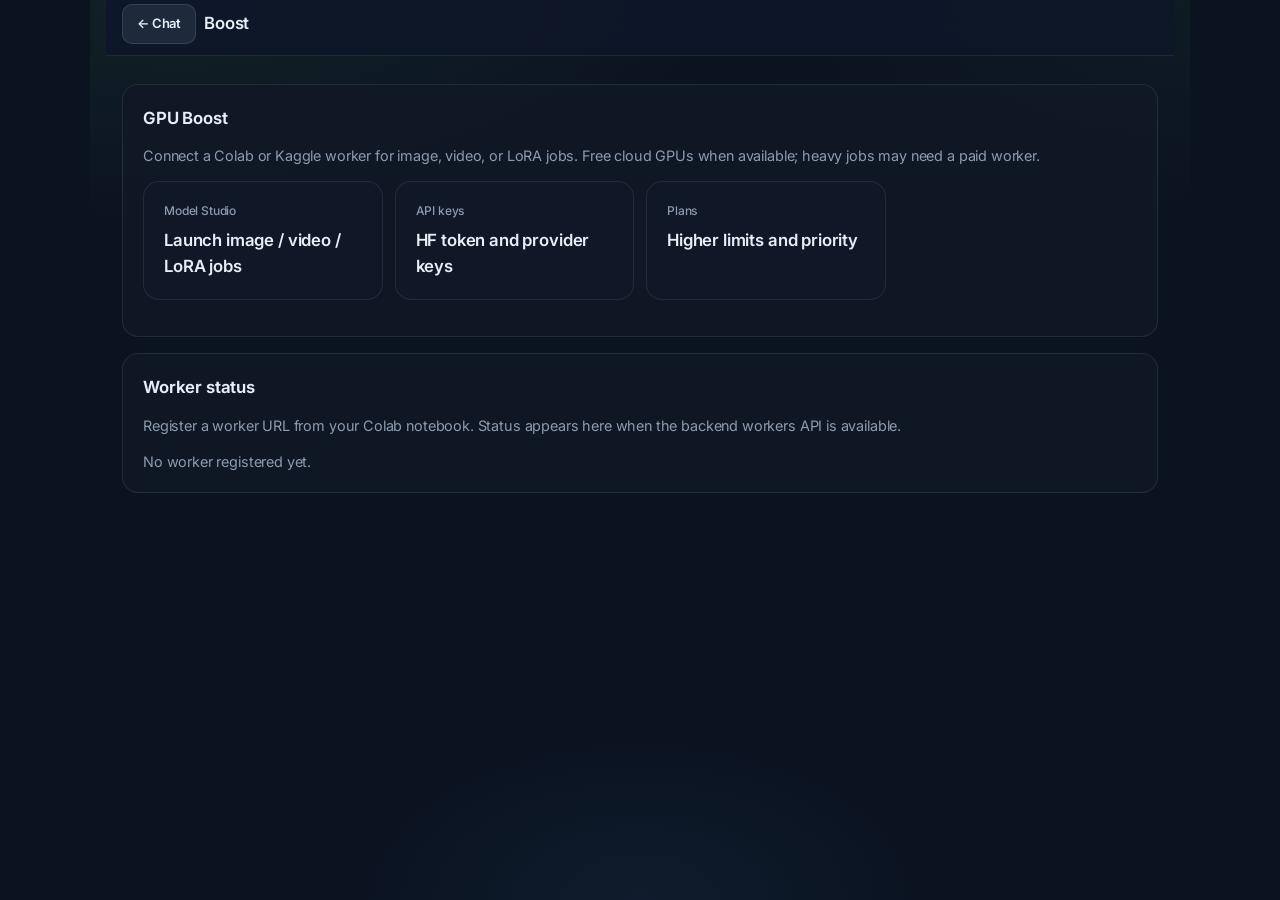
==== frontend/boost.html @ 72c40230 "Vision AI v8.1.4 — column-structure.css + vertical login form" ====
<!DOCTYPE html>
<html lang="en" data-theme="dark" data-theme-preset="humanly">
<head>
  <script>
  (function(){try{
    var t=localStorage.getItem('vision_ai_theme')||'dark';
    var p=localStorage.getItem('vision_theme_preset')||'humanly';
    if(t==='system')t=(matchMedia('(prefers-color-scheme: light)').matches)?'light':'dark';
    if(t!=='light'&&t!=='dark')t='dark';
    document.documentElement.setAttribute('data-theme',t);
    document.documentElement.setAttribute('data-theme-preset',p);
    document.documentElement.style.colorScheme=t==='light'?'light':'dark';
  }catch(e){
    document.documentElement.setAttribute('data-theme','dark');
    document.documentElement.setAttribute('data-theme-preset','humanly');
  }})();
  </script>
  <style>
  html,body{background-color:#0b1220!important;color:#e8eef7}
  html[data-theme="light"],html[data-theme="light"] body{background-color:#f4f7fb!important;color:#0f172a}
  </style>

  <meta charset="UTF-8">
  <meta name="viewport" content="width=device-width, initial-scale=1, viewport-fit=cover">
  <meta name="theme-color" content="#0b1220" media="(prefers-color-scheme: dark)">
  <meta name="theme-color" content="#f4f7fb" media="(prefers-color-scheme: light)">
  <meta name="color-scheme" content="dark light">
  <meta name="mobile-web-app-capable" content="yes">
  <meta name="apple-mobile-web-app-capable" content="yes">
  <meta name="apple-mobile-web-app-status-bar-style" content="black-translucent">
  <meta name="format-detection" content="telephone=no">

  <meta name="app-version" content="8.1.4">
  <title>Boost — Vision AI</title>
  <script>
  (function(){try{var t=localStorage.getItem('vision_ai_theme')||'dark';
  if(t==='system')t=(matchMedia('(prefers-color-scheme: light)').matches)?'light':'dark';
  document.documentElement.setAttribute('data-theme',t==='light'?'light':'dark');
  document.documentElement.setAttribute('data-theme-preset','humanly');
  }catch(e){document.documentElement.setAttribute('data-theme','dark');}})();
  </script>
  <link rel="preconnect" href="https://fonts.googleapis.com">
  <link href="https://fonts.googleapis.com/css2?family=Inter:wght@400;500;600;700&display=swap" rel="stylesheet">
  <link rel="stylesheet" href="/frontend/static/css/device-fit.css?v=814">
  <link rel="stylesheet" href="/frontend/static/css/theme-controls-v68.css?v=814">
  <link rel="stylesheet" href="/frontend/static/css/page-layout-system.css?v=814">
  <link rel="stylesheet" href="/frontend/static/css/nova-system.css?v=814">
  <link rel="stylesheet" href="/frontend/static/css/cross-platform.css?v=814">
  <link rel="stylesheet" href="/frontend/static/css/pages-shell.css?v=814">
  <link rel="stylesheet" href="/frontend/static/css/humanly-global.css?v=814">
  <link rel="stylesheet" href="/frontend/static/css/vision-system.css?v=814">
  <link rel="stylesheet" href="/frontend/static/css/ui-polish-v81.css?v=814">
  <link rel="manifest" href="/frontend/manifest.webmanifest">
  <meta name="theme-color" content="#0d9488">
  <link rel="apple-touch-icon" href="/frontend/static/icons/icon-192.png">
  <link rel="stylesheet" href="/frontend/static/css/column-structure.css?v=814">
</head>
<body class="page-mode">
<div class="page-shell">
  <header class="page-topbar">
    <a class="back" href="/">← Chat</a>
    <h1>Boost</h1>
  </header>
  <main class="page-body">

    <div class="page-card">
      <h2>GPU Boost</h2>
      <p class="muted">Connect a Colab or Kaggle worker for image, video, or LoRA jobs. Free cloud GPUs when available; heavy jobs may need a paid worker.</p>
      <div class="page-grid">
        <a class="page-tile" href="/studio.html"><strong>Model Studio</strong><span>Launch image / video / LoRA jobs</span></a>
        <a class="page-tile" href="/settings.html"><strong>API keys</strong><span>HF token and provider keys</span></a>
        <a class="page-tile" href="/upgrade.html"><strong>Plans</strong><span>Higher limits and priority</span></a>
      </div>
    </div>
    <div class="page-card">
      <h2>Worker status</h2>
      <p class="muted">Register a worker URL from your Colab notebook. Status appears here when the backend workers API is available.</p>
      <div id="workerStatus" class="muted">No worker registered yet.</div>
    </div>

  </main>
</div>

  <script src="/frontend/static/js/cross-platform.js?v=814"></script>
  <script src="/frontend/static/js/page-behaviors.js?v=814" defer></script>
  <script src="/frontend/static/js/vision-system.js?v=814"></script>
</body>
</html>
---- frontend/static/css/device-fit.css ----
/* Vision AI v6.6.0 — Device Fit
   Best-effort layout for phone / tablet / desktop / large screens.
   Safe-area aware. No horizontal scroll. Touch targets ≥44px on small screens.
*/

:root {
  --df-pad: clamp(12px, 2.5vw, 24px);
  --df-radius: 12px;
  --df-header: 56px;
  --df-bottom-nav: 0px;
  --df-max-content: 1100px;
  --df-chat-max: 900px;
}

html {
  -webkit-text-size-adjust: 100%;
  text-size-adjust: 100%;
  height: 100%;
}

html, body {
  max-width: 100vw;
  overflow-x: hidden;
}

body {
  min-height: 100dvh;
  min-height: 100vh;
  padding-left: env(safe-area-inset-left, 0);
  padding-right: env(safe-area-inset-right, 0);
}

/* ---- Chat home shell ---- */
.app-shell,
.workspace,
.main-layout {
  width: 100%;
  max-width: 100vw;
  box-sizing: border-box;
}

.main-header,
.header-bar,
.app-header {
  min-height: var(--df-header);
  padding-top: env(safe-area-inset-top, 0);
  box-sizing: border-box;
}

/* Composer / input safe area on iOS */
.composer,
.chat-input-area,
.message-input-wrap,
.bottom-bar {
  padding-bottom: max(8px, env(safe-area-inset-bottom, 0px));
}

/* Touch targets */
@media (max-width: 900px) {
  :root { --df-header: 52px; }
  .icon-btn,
  .header-btn,
  .tray-btn,
  button.icon-btn {
    min-width: 44px;
    min-height: 44px;
  }
  .sidebar {
    max-width: min(320px, 88vw);
  }
  .page-container,
  .page-shell,
  .dl-wrap {
    padding-left: var(--df-pad);
    padding-right: var(--df-pad);
    padding-bottom: max(24px, env(safe-area-inset-bottom, 0px));
  }
  /* Prevent iOS zoom on focus */
  input, select, textarea {
    font-size: 16px !important;
  }
}

@media (max-width: 599px) {
  :root { --df-header: 48px; }
  .header-brand-text,
  .logo-text {
    font-size: 0.95rem;
  }
  .chat-messages,
  .messages-container {
    padding-left: 10px;
    padding-right: 10px;
  }
  table {
    display: block;
    overflow-x: auto;
    -webkit-overflow-scrolling: touch;
  }
}

@media (min-width: 901px) and (max-width: 1199px) {
  :root { --sidebar-width: 280px; }
}

@media (min-width: 1200px) {
  :root { --sidebar-width: 300px; }
  .chat-column,
  .messages-inner {
    max-width: var(--df-chat-max);
    margin-left: auto;
    margin-right: auto;
  }
}

@media (min-width: 1600px) {
  :root { --df-chat-max: 960px; }
}

/* Secondary pages (settings, studio, data-lab, etc.) */
.page-shell,
.page-mode .page-content,
.dl-wrap {
  width: 100%;
  max-width: var(--df-max-content);
  margin-left: auto;
  margin-right: auto;
  box-sizing: border-box;
}

.page-shell .grid,
.dl-wrap .grid {
  gap: clamp(12px, 2vw, 20px);
}

@media (max-width: 899px) {
  .dl-wrap .grid,
  .page-shell .grid.two-col {
    grid-template-columns: 1fr !important;
  }
}

/* Images & media never overflow */
img, video, canvas, svg {
  max-width: 100%;
  height: auto;
}

/* Cards */
.card, .panel, .page-tile {
  box-sizing: border-box;
  max-width: 100%;
}

/* Reduced motion */
@media (prefers-reduced-motion: reduce) {
  *, *::before, *::after {
    animation-duration: 0.01ms !important;
    transition-duration: 0.01ms !important;
  }
}

/* Touch gesture affordances */
html.va-touch-gestures body.sidebar-open #sidebar-overlay,
html.va-touch-gestures body.sidebar-open .sidebar-overlay {
  touch-action: pan-y;
}
@media (max-width: 900px) and (pointer: coarse) {
  /* subtle left edge zone — no layout shift */
  body::before {
    content: "";
    position: fixed;
    left: 0;
    top: 0;
    bottom: 0;
    width: 3px;
    background: transparent;
    z-index: 1;
    pointer-events: none;
  }
}

/* v6.8.0 chat + pages size safety */
#chatOutput, .chat-messages, .messages-container {
  overflow-y: auto !important;
  -webkit-overflow-scrolling: touch;
  overscroll-behavior: contain;
}
.msg-content, .message-body, .ai-message, .msg-long-body {
  overflow-wrap: anywhere;
  word-break: break-word;
  max-width: 100%;
}
.msg-content pre, .message-body pre {
  max-width: 100%;
  overflow-x: auto;
}
.msg-content img, .message-body img {
  max-width: 100%;
  height: auto;
}
---- frontend/static/css/theme-controls-v68.css ----
/* Vision AI v6.8.1 — Theme-aware buttons, composer, text
   Fixes: input not following theme, text stuck, theme buttons blocked */

/* ---- Semantic tokens (follow data-theme) ---- */
html[data-theme="dark"] {
  --tc-bg: #0b1220;
  --tc-bg-elevated: #141c2e;
  --tc-bg-input: #0f172a;
  --tc-border: rgba(148, 163, 184, 0.22);
  --tc-text: #e8eef7;
  --tc-text-muted: #94a3b8;
  --tc-accent: #2dd4bf;
  --tc-accent-hover: #5eead4;
  --tc-btn: #1a2738;
  --tc-btn-hover: #243447;
  --tc-danger: #f87171;
  --tc-composer-bg: #111827;
  --tc-composer-border: rgba(45, 212, 191, 0.25);
}

html[data-theme="light"] {
  --tc-bg: #f4f7fb;
  --tc-bg-elevated: #ffffff;
  --tc-bg-input: #ffffff;
  --tc-border: rgba(15, 23, 42, 0.12);
  --tc-text: #0f172a;
  --tc-text-muted: #64748b;
  --tc-accent: #0d9488;
  --tc-accent-hover: #0f766e;
  --tc-btn: #e8eef5;
  --tc-btn-hover: #d7e2ec;
  --tc-danger: #dc2626;
  --tc-composer-bg: #ffffff;
  --tc-composer-border: rgba(13, 148, 136, 0.35);
}

/* ---- Global text follow theme ---- */
html[data-theme="light"] body,
html[data-theme="light"] .chat-main,
html[data-theme="light"] .messages-container,
html[data-theme="light"] #chatOutput {
  color: var(--tc-text) !important;
  background-color: var(--tc-bg);
}

html[data-theme="dark"] body,
html[data-theme="dark"] .chat-main {
  color: var(--tc-text);
}

/* ---- Composer / chat input (critical fix) ---- */
.composer,
.composer-wrap,
.input-area,
.input-area.composer,
.composer-shell,
.composer-inner,
.composer-box,
.v3-composer {
  background: var(--tc-composer-bg) !important;
  border-color: var(--tc-composer-border) !important;
  color: var(--tc-text) !important;
}

#message,
textarea#message,
.composer textarea,
.v3-composer textarea#message,
.chat-input,
input[type="text"].chat-field {
  background: var(--tc-bg-input) !important;
  color: var(--tc-text) !important;
  border-color: var(--tc-border) !important;
  caret-color: var(--tc-accent) !important;
}

#message::placeholder,
textarea#message::placeholder,
.composer textarea::placeholder {
  color: var(--tc-text-muted) !important;
  opacity: 0.85;
}

/* ---- Buttons unified ---- */
button:not([disabled]),
.btn,
.icon-btn,
.header-btn,
.tray-btn,
.msg-action-btn,
.plan-btn,
.send-btn,
.theme-picker-btn,
.theme-swatch,
.theme-mode-row button {
  transition: background 0.15s ease, color 0.15s ease, border-color 0.15s ease, transform 0.1s ease;
}

.icon-btn,
.header-btn,
.tray-btn,
.theme-picker-btn,
.msg-action-btn {
  background: var(--tc-btn) !important;
  color: var(--tc-text) !important;
  border: 1px solid var(--tc-border) !important;
  pointer-events: auto !important;
  opacity: 1 !important;
  cursor: pointer !important;
  z-index: 5;
}

.icon-btn:hover,
.header-btn:hover,
.tray-btn:hover,
.theme-picker-btn:hover,
.msg-action-btn:hover {
  background: var(--tc-btn-hover) !important;
  color: var(--tc-text) !important;
  border-color: var(--tc-accent) !important;
}

/* Primary send */
.send-btn,
button#sendBtn,
.composer .send,
button[type="submit"].send {
  background: var(--tc-accent) !important;
  color: #042f2e !important;
  border: none !important;
  font-weight: 600;
}
html[data-theme="light"] .send-btn,
html[data-theme="light"] button#sendBtn {
  color: #fff !important;
}
.send-btn:hover {
  background: var(--tc-accent-hover) !important;
}

/* ---- Theme picker must not be blocked ---- */
.theme-picker {
  position: relative;
  z-index: 10050 !important;
  pointer-events: auto !important;
}
.theme-picker-btn {
  pointer-events: auto !important;
  z-index: 10051 !important;
  min-width: 40px;
  min-height: 40px;
}
.theme-picker-panel {
  z-index: 10060 !important;
  pointer-events: auto !important;
  background: var(--tc-bg-elevated) !important;
  color: var(--tc-text) !important;
  border: 1px solid var(--tc-border) !important;
  box-shadow: 0 12px 40px rgba(0, 0, 0, 0.35);
}
.theme-picker-panel button,
.theme-swatch,
.theme-mode-row button {
  pointer-events: auto !important;
  color: var(--tc-text) !important;
  background: transparent !important;
  border: 1px solid transparent;
}
.theme-swatch:hover,
.theme-mode-row button:hover {
  background: var(--tc-btn-hover) !important;
  border-color: var(--tc-border) !important;
}

/* Unblock header controls under overlays */
.main-header,
.app-header,
.chat-header,
.header-bar {
  z-index: 40;
  pointer-events: auto;
}
.main-header button,
.chat-header button,
.header-actions button {
  pointer-events: auto !important;
}

/* Message bubbles follow theme */
html[data-theme="light"] .user-message,
html[data-theme="light"] .msg-user {
  background: #d1fae5 !important;
  color: #064e3b !important;
}
html[data-theme="light"] .ai-message,
html[data-theme="light"] .msg-ai,
html[data-theme="light"] .bot-message {
  background: #ffffff !important;
  color: #0f172a !important;
  border: 1px solid var(--tc-border);
}
html[data-theme="dark"] .ai-message,
html[data-theme="dark"] .msg-ai {
  color: var(--tc-text);
}

/* Sidebar */
html[data-theme="light"] .sidebar {
  background: #ffffff !important;
  color: var(--tc-text) !important;
  border-color: var(--tc-border) !important;
}
html[data-theme="light"] .sidebar a,
html[data-theme="light"] .sidebar button {
  color: var(--tc-text) !important;
}
---- frontend/static/css/page-layout-system.css ----
/* Vision AI v7.1.0 — Page layout system
   Web equivalents of AppBar / Padding / Spacer / Container / widgets
   Use on ALL secondary screens + consistent chat chrome spacing.
*/

:root {
  --pl-pad-xs: 4px;
  --pl-pad-sm: 8px;
  --pl-pad-md: 16px;
  --pl-pad-lg: 24px;
  --pl-pad-xl: 32px;
  --pl-gap: clamp(12px, 2vw, 20px);
  --pl-radius: 12px;
  --pl-appbar-h: 56px;
  --pl-content-max: 1100px;
  --pl-safe-l: env(safe-area-inset-left, 0px);
  --pl-safe-r: env(safe-area-inset-right, 0px);
  --pl-safe-t: env(safe-area-inset-top, 0px);
  --pl-safe-b: env(safe-area-inset-bottom, 0px);
}

/* ---- AppBar (page-topbar) ---- */
.page-topbar,
.app-bar,
.pl-appbar {
  position: sticky;
  top: 0;
  z-index: 50;
  display: flex;
  align-items: center;
  gap: var(--pl-pad-sm);
  min-height: calc(var(--pl-appbar-h) + var(--pl-safe-t));
  padding: var(--pl-safe-t) max(var(--pl-pad-md), var(--pl-safe-r)) var(--pl-pad-sm) max(var(--pl-pad-md), var(--pl-safe-l));
  box-sizing: border-box;
  width: 100%;
}

.pl-appbar-title,
.page-topbar h1 {
  flex: 1;
  margin: 0;
  font-size: 1.05rem;
  font-weight: 600;
  overflow: hidden;
  text-overflow: ellipsis;
  white-space: nowrap;
}

/* ---- Container ---- */
.pl-container,
.page-container,
.page-body,
.dl-wrap,
.wrap {
  width: 100%;
  max-width: var(--pl-content-max);
  margin-left: auto;
  margin-right: auto;
  padding-left: max(var(--pl-pad-md), var(--pl-safe-l));
  padding-right: max(var(--pl-pad-md), var(--pl-safe-r));
  padding-bottom: max(var(--pl-pad-xl), var(--pl-safe-b));
  box-sizing: border-box;
}

.pl-container-sm { max-width: 720px; }
.pl-container-lg { max-width: 1280px; }
.pl-container-fluid { max-width: 100%; }

/* ---- Padding helpers ---- */
.pl-p-0 { padding: 0 !important; }
.pl-p-sm { padding: var(--pl-pad-sm) !important; }
.pl-p-md { padding: var(--pl-pad-md) !important; }
.pl-p-lg { padding: var(--pl-pad-lg) !important; }
.pl-px-md { padding-left: var(--pl-pad-md); padding-right: var(--pl-pad-md); }
.pl-py-md { padding-top: var(--pl-pad-md); padding-bottom: var(--pl-pad-md); }
.pl-safe {
  padding-left: max(var(--pl-pad-md), var(--pl-safe-l));
  padding-right: max(var(--pl-pad-md), var(--pl-safe-r));
  padding-bottom: max(var(--pl-pad-md), var(--pl-safe-b));
}

/* ---- Spacer ---- */
.pl-spacer,
.spacer {
  flex: 1 1 auto;
  min-width: 0;
  min-height: 0;
}
.pl-gap { gap: var(--pl-gap); }
.pl-gap-sm { gap: var(--pl-pad-sm); }
.pl-stack {
  display: flex;
  flex-direction: column;
  gap: var(--pl-gap);
}
.pl-row {
  display: flex;
  flex-direction: row;
  align-items: center;
  gap: var(--pl-gap);
  flex-wrap: wrap;
}

/* ---- Card / surface widget ---- */
.pl-card,
.card {
  border-radius: var(--pl-radius);
  padding: var(--pl-pad-md);
  box-sizing: border-box;
  max-width: 100%;
}

/* ---- Screen shell: always scrollable ---- */
body.page-mode,
body.page-view,
.page-shell {
  min-height: 100dvh;
  height: auto !important;
  max-height: none !important;
  overflow-x: hidden !important;
  overflow-y: auto !important;
  display: flex;
  flex-direction: column;
}
.page-shell > .page-body,
.page-shell > main,
.page-shell > .pl-container {
  flex: 1 1 auto;
}

/* ---- Responsive breakpoints ---- */
@media (max-width: 599px) {
  :root { --pl-appbar-h: 52px; --pl-pad-md: 12px; }
  .pl-row { gap: var(--pl-pad-sm); }
}
@media (min-width: 900px) {
  .pl-grid-2 {
    display: grid;
    grid-template-columns: 1fr 1fr;
    gap: var(--pl-gap);
  }
}
@media (min-width: 1100px) {
  .pl-grid-3 {
    display: grid;
    grid-template-columns: repeat(3, 1fr);
    gap: var(--pl-gap);
  }
}

/* Data Lab aligns to system */
.dl-wrap {
  max-width: var(--pl-content-max);
  padding: var(--pl-pad-lg) max(var(--pl-pad-md), var(--pl-safe-l)) max(48px, var(--pl-safe-b)) max(var(--pl-pad-md), var(--pl-safe-r));
}
.dl-header {
  display: flex;
  align-items: center;
  gap: var(--pl-pad-sm);
  flex-wrap: wrap;
  margin-bottom: var(--pl-pad-lg);
  min-height: var(--pl-appbar-h);
}
---- frontend/static/css/nova-system.css ----
/* ============================================================
   Vision AI — Nova Design System v5.5.0
   Architecture: tokens → base → layout → components → chat
   Aesthetic: Linear / Cursor / Raycast — mature, restrained
   ============================================================ */

:root,
html[data-theme="dark"] {
  color-scheme: dark;

  /* Surfaces — zinc scale, not pure black */
  --nv-bg: #0b1220;
  --nv-bg-elevated: #0f172a;
  --nv-surface: #111827;
  --nv-surface-2: #1e293b;
  --nv-surface-3: #1f1f23;
  --nv-hover: #27272a;
  --nv-active: #2e2e33;

  /* Borders */
  --nv-border: rgba(255, 255, 255, 0.06);
  --nv-border-strong: rgba(255, 255, 255, 0.10);
  --nv-border-focus: rgba(99, 102, 241, 0.55);

  /* Text */
  --nv-text: #fafafa;
  --nv-text-secondary: #a1a1aa;
  --nv-text-muted: #71717a;
  --nv-text-faint: #52525b;

  /* Accent — indigo, single brand color */
  --nv-accent: #3d8b4f;
  --nv-accent-hover: #4ca05f;
  --nv-accent-muted: rgba(61, 139, 79, 0.16);
  --nv-accent-border: rgba(61, 139, 79, 0.4);

  /* Semantic */
  --nv-success: #22c55e;
  --nv-warning: #eab308;
  --nv-danger: #ef4444;
  --nv-info: #38bdf8;

  /* Typography */
  --nv-font: "Inter", ui-sans-serif, system-ui, -apple-system, "Segoe UI", Roboto, "Helvetica Neue", Arial, sans-serif;
  --nv-mono: ui-monospace, "SF Mono", "Cascadia Code", "JetBrains Mono", Menlo, Consolas, monospace;
  --nv-fs-xs: 0.75rem;
  --nv-fs-sm: 0.8125rem;
  --nv-fs-base: 0.875rem;
  --nv-fs-md: 0.9375rem;
  --nv-fs-lg: 1.0625rem;
  --nv-fs-xl: 1.25rem;
  --nv-fs-2xl: 1.5rem;
  --nv-lh: 1.55;
  --nv-tracking: -0.011em;

  /* Radii — tight, professional */
  --nv-r-sm: 6px;
  --nv-r-md: 10px;
  --nv-r-lg: 14px;
  --nv-r-xl: 18px;
  --nv-r-full: 9999px;

  /* Shadows — subtle only */
  --nv-shadow-sm: 0 1px 2px rgba(0, 0, 0, 0.35);
  --nv-shadow-md: 0 4px 16px rgba(0, 0, 0, 0.4);
  --nv-shadow-lg: 0 12px 40px rgba(0, 0, 0, 0.5);

  /* Layout */
  --nv-sidebar-w: 272px;
  --nv-header-h: 56px;
  --nv-composer-max: 780px;
  --nv-content-max: 760px;

  /* Motion */
  --nv-ease: cubic-bezier(0.22, 1, 0.36, 1);
  --nv-dur: 160ms;

  /* Legacy bridges so old JS/CSS vars don't break */
  --bg-primary: var(--nv-bg);
  --bg-secondary: var(--nv-surface);
  --bg-tertiary: var(--nv-surface-2);
  --text-primary: var(--nv-text);
  --text-secondary: var(--nv-text-secondary);
  --text-muted: var(--nv-text-muted);
  --accent: var(--nv-accent);
  --accent-color: var(--nv-accent);
  --border-color: var(--nv-border);
  --sidebar-width: var(--nv-sidebar-w);
}

html[data-theme="light"] {
  color-scheme: light;
  --nv-bg: #fafafa;
  --nv-bg-elevated: #ffffff;
  --nv-surface: #ffffff;
  --nv-surface-2: #f4f4f5;
  --nv-surface-3: #e4e4e7;
  --nv-hover: #e4e4e7;
  --nv-active: #d4d4d8;
  --nv-border: rgba(0, 0, 0, 0.08);
  --nv-border-strong: rgba(0, 0, 0, 0.12);
  --nv-text: #09090b;
  --nv-text-secondary: #3f3f46;
  --nv-text-muted: #71717a;
  --nv-text-faint: #a1a1aa;
  --nv-accent-muted: rgba(45, 106, 62, 0.12);
  --nv-shadow-sm: 0 1px 2px rgba(0, 0, 0, 0.05);
  --nv-shadow-md: 0 4px 16px rgba(0, 0, 0, 0.08);
  --nv-shadow-lg: 0 12px 40px rgba(0, 0, 0, 0.12);
}

/* ---------- Reset ---------- */
*, *::before, *::after { box-sizing: border-box; }
html { height: 100%; -webkit-text-size-adjust: 100%; }
body {
  margin: 0;
  min-height: 100%;
  font-family: var(--nv-font);
  font-size: var(--nv-fs-base);
  line-height: var(--nv-lh);
  letter-spacing: var(--nv-tracking);
  color: var(--nv-text);
  background: var(--nv-bg);
  -webkit-font-smoothing: antialiased;
  -moz-osx-font-smoothing: grayscale;
  overflow: hidden;
}
button, input, textarea, select {
  font: inherit;
  color: inherit;
}
a { color: var(--nv-accent-hover); text-decoration: none; }
a:hover { text-decoration: underline; }
img { max-width: 100%; display: block; }
:focus-visible {
  outline: 2px solid var(--nv-accent);
  outline-offset: 2px;
}
::selection {
  background: var(--nv-accent-muted);
  color: var(--nv-text);
}

/* ---------- App shell ---------- */
body {
  display: grid;
  grid-template-columns: var(--nv-sidebar-w) 1fr;
  grid-template-rows: 100vh;
}

body.sidebar-collapsed {
  grid-template-columns: 0 1fr;
}

/* ---------- Sidebar ---------- */
.sidebar {
  grid-column: 1;
  display: flex;
  flex-direction: column;
  height: 100vh;
  background: var(--nv-bg-elevated);
  border-right: 1px solid var(--nv-border);
  overflow: hidden;
  z-index: 40;
  transition: transform var(--nv-dur) var(--nv-ease), width var(--nv-dur) var(--nv-ease);
}

.sidebar-header {
  display: flex;
  align-items: center;
  justify-content: space-between;
  gap: 8px;
  height: var(--nv-header-h);
  padding: 0 14px;
  border-bottom: 1px solid var(--nv-border);
  flex-shrink: 0;
}

.sidebar-logo {
  display: flex;
  align-items: center;
  gap: 10px;
  color: var(--nv-text);
  text-decoration: none !important;
  min-width: 0;
}
.sidebar-logo .logo-mark img,
.sidebar-logo .icon img {
  width: 28px;
  height: 28px;
  border-radius: 8px;
}
.sidebar-logo .logo-text {
  font-size: var(--nv-fs-md);
  font-weight: 600;
  letter-spacing: -0.02em;
  white-space: nowrap;
}

.sidebar-actions {
  display: flex;
  gap: 4px;
}

/* New chat CTA */
.sidebar .new-chat-btn,
.sidebar button.new-chat,
button#newChatBtn,
.sidebar-header + .sidebar-body > button:first-child,
.sidebar .btn-new-chat {
  display: flex;
  align-items: center;
  justify-content: center;
  gap: 8px;
  width: calc(100% - 24px);
  margin: 12px 12px 8px;
  height: 40px;
  border: 1px solid var(--nv-border-strong);
  border-radius: var(--nv-r-md);
  background: var(--nv-surface-2);
  color: var(--nv-text);
  font-weight: 500;
  font-size: var(--nv-fs-sm);
  cursor: pointer;
  transition: background var(--nv-dur) var(--nv-ease), border-color var(--nv-dur) var(--nv-ease);
}
.sidebar .new-chat-btn:hover,
.sidebar button.new-chat:hover,
button#newChatBtn:hover {
  background: var(--nv-hover);
  border-color: var(--nv-border-focus);
}

/* History */
.history-list,
#historyList {
  flex: 1;
  overflow-y: auto;
  padding: 4px 8px 12px;
  scrollbar-width: thin;
  scrollbar-color: var(--nv-hover) transparent;
}
.history-list::-webkit-scrollbar { width: 6px; }
.history-list::-webkit-scrollbar-thumb {
  background: var(--nv-hover);
  border-radius: 3px;
}

.history-item,
.chat-history-item,
#historyList [role="listitem"],
#historyList > div {
  display: flex;
  align-items: center;
  gap: 8px;
  padding: 8px 10px;
  margin-bottom: 2px;
  border-radius: var(--nv-r-sm);
  font-size: var(--nv-fs-sm);
  color: var(--nv-text-secondary);
  cursor: pointer;
  border: 1px solid transparent;
  transition: background var(--nv-dur) var(--nv-ease), color var(--nv-dur) var(--nv-ease);
}
.history-item:hover,
#historyList > div:hover {
  background: var(--nv-surface-2);
  color: var(--nv-text);
}
.history-item.active,
#historyList > div.active {
  background: var(--nv-accent-muted);
  color: var(--nv-text);
  border-color: var(--nv-accent-border);
}

.sidebar-footer,
#sidebarFooter {
  flex-shrink: 0;
  padding: 10px 12px 14px;
  border-top: 1px solid var(--nv-border);
}
.sidebar-footer a,
.sidebar-nav-link {
  display: flex;
  align-items: center;
  gap: 10px;
  padding: 8px 10px;
  border-radius: var(--nv-r-sm);
  color: var(--nv-text-secondary);
  font-size: var(--nv-fs-sm);
  text-decoration: none !important;
  transition: background var(--nv-dur) var(--nv-ease), color var(--nv-dur) var(--nv-ease);
}
.sidebar-footer a:hover {
  background: var(--nv-surface-2);
  color: var(--nv-text);
}

#sidebar-overlay {
  display: none;
  position: fixed;
  inset: 0;
  background: rgba(0, 0, 0, 0.55);
  z-index: 35;
  backdrop-filter: blur(2px);
}

/* ---------- Main column ---------- */
.main-content,
main.main-content,
.chat-main {
  grid-column: 2;
  display: flex;
  flex-direction: column;
  height: 100vh;
  min-width: 0;
  background: var(--nv-bg);
  position: relative;
}

/* Header */
.chat-header,
.main-header,
header.topbar {
  display: flex;
  align-items: center;
  justify-content: space-between;
  gap: 12px;
  height: var(--nv-header-h);
  padding: 0 16px 0 12px;
  border-bottom: 1px solid var(--nv-border);
  background: var(--nv-bg);
  flex-shrink: 0;
  z-index: 20;
}

#chatTitle {
  margin: 0;
  font-size: var(--nv-fs-md);
  font-weight: 600;
  letter-spacing: -0.02em;
  color: var(--nv-text);
  white-space: nowrap;
  overflow: hidden;
  text-overflow: ellipsis;
  max-width: 42vw;
}

.header-actions,
.chat-header-right {
  display: flex;
  align-items: center;
  gap: 6px;
  flex-shrink: 0;
}

/* Icon buttons */
.icon-btn,
.header-btn,
.theme-picker-btn,
.tool-btn {
  display: inline-flex;
  align-items: center;
  justify-content: center;
  width: 34px;
  height: 34px;
  padding: 0;
  border: 1px solid transparent;
  border-radius: var(--nv-r-sm);
  background: transparent;
  color: var(--nv-text-secondary);
  cursor: pointer;
  transition: background var(--nv-dur) var(--nv-ease), color var(--nv-dur) var(--nv-ease), border-color var(--nv-dur) var(--nv-ease);
}
.icon-btn:hover,
.header-btn:hover,
.theme-picker-btn:hover,
.tool-btn:hover {
  background: var(--nv-surface-2);
  color: var(--nv-text);
  border-color: var(--nv-border);
}

/* Model selector */
#modelSelector,
.model-selector {
  height: 34px;
  padding: 0 28px 0 12px;
  border: 1px solid var(--nv-border);
  border-radius: var(--nv-r-sm);
  background: var(--nv-surface);
  color: var(--nv-text-secondary);
  font-size: var(--nv-fs-xs);
  font-weight: 500;
  cursor: pointer;
  appearance: none;
  background-image: url("data:image/svg+xml,%3Csvg xmlns='http://www.w3.org/2000/svg' width='12' height='12' viewBox='0 0 24 24' fill='none' stroke='%71717a' stroke-width='2'%3E%3Cpath d='M6 9l6 6 6-6'/%3E%3C/svg%3E");
  background-repeat: no-repeat;
  background-position: right 8px center;
  max-width: 180px;
}
#modelSelector:hover {
  border-color: var(--nv-border-strong);
  color: var(--nv-text);
}

/* Status */
.status-indicator,
.status-pill {
  display: inline-flex;
  align-items: center;
  gap: 6px;
  padding: 4px 10px;
  border-radius: var(--nv-r-full);
  font-size: var(--nv-fs-xs);
  font-weight: 500;
  color: var(--nv-text-muted);
  background: var(--nv-surface-2);
  border: 1px solid var(--nv-border);
}
.status-dot,
#statusDot {
  width: 7px;
  height: 7px;
  border-radius: 50%;
  background: var(--nv-success);
  flex-shrink: 0;
}
.status-dot.offline,
#statusDot.offline,
body[data-status="offline"] #statusDot {
  background: var(--nv-danger);
}
#statusText {
  font-size: var(--nv-fs-xs);
  color: var(--nv-text-muted);
}

/* ---------- Messages ---------- */
.chat-container,
#chatOutput {
  flex: 1;
  overflow-y: auto;
  overflow-x: hidden;
  padding: 24px 16px 120px;
  scroll-behavior: smooth;
  scrollbar-width: thin;
  scrollbar-color: var(--nv-hover) transparent;
}
#chatOutput::-webkit-scrollbar { width: 8px; }
#chatOutput::-webkit-scrollbar-thumb {
  background: var(--nv-hover);
  border-radius: 4px;
}

.welcome-empty,
#welcomeEmpty,
.empty-state {
  max-width: var(--nv-content-max);
  margin: 12vh auto 0;
  text-align: center;
  padding: 0 16px;
}
.welcome-empty h2,
.empty-state h2 {
  margin: 0 0 8px;
  font-size: var(--nv-fs-2xl);
  font-weight: 600;
  letter-spacing: -0.03em;
  color: var(--nv-text);
}
.welcome-empty p,
.empty-state p {
  margin: 0 0 28px;
  color: var(--nv-text-muted);
  font-size: var(--nv-fs-md);
}

.suggestion-grid,
#suggestionGrid {
  display: grid;
  grid-template-columns: repeat(auto-fit, minmax(200px, 1fr));
  gap: 10px;
  max-width: 640px;
  margin: 0 auto;
}
.suggestion-grid button,
#suggestionGrid button,
.suggestion-chip {
  text-align: left;
  padding: 14px 16px;
  border: 1px solid var(--nv-border);
  border-radius: var(--nv-r-md);
  background: var(--nv-surface);
  color: var(--nv-text-secondary);
  font-size: var(--nv-fs-sm);
  cursor: pointer;
  transition: border-color var(--nv-dur) var(--nv-ease), background var(--nv-dur) var(--nv-ease), color var(--nv-dur) var(--nv-ease);
}
.suggestion-grid button:hover,
#suggestionGrid button:hover {
  border-color: var(--nv-accent-border);
  background: var(--nv-accent-muted);
  color: var(--nv-text);
}

/* Message rows */
.message-row,
.msg-row,
.message {
  display: flex;
  gap: 12px;
  max-width: var(--nv-content-max);
  margin: 0 auto 20px;
  padding: 0 4px;
  animation: nv-fade-in 220ms var(--nv-ease);
}
@keyframes nv-fade-in {
  from { opacity: 0; transform: translateY(6px); }
  to { opacity: 1; transform: none; }
}

.message-row.user,
.msg-row.user {
  flex-direction: row-reverse;
}

.message-avatar,
.msg-avatar {
  width: 28px;
  height: 28px;
  border-radius: 8px;
  background: var(--nv-surface-2);
  border: 1px solid var(--nv-border);
  flex-shrink: 0;
  display: flex;
  align-items: center;
  justify-content: center;
  font-size: 12px;
  font-weight: 600;
  color: var(--nv-text-muted);
}
.message-row.user .message-avatar {
  background: var(--nv-accent-muted);
  color: var(--nv-accent-hover);
  border-color: var(--nv-accent-border);
}

.message-bubble,
.msg-bubble {
  flex: 1;
  min-width: 0;
  padding: 12px 14px;
  border-radius: var(--nv-r-lg);
  background: var(--nv-surface);
  border: 1px solid var(--nv-border);
  color: var(--nv-text);
  font-size: var(--nv-fs-md);
  line-height: 1.6;
}
.message-row.user .message-bubble,
.msg-row.user .msg-bubble {
  background: var(--nv-surface-2);
  border-color: var(--nv-border-strong);
}

.message-bubble .markdown-content,
.markdown-content {
  overflow-wrap: anywhere;
}
.markdown-content p { margin: 0 0 0.75em; }
.markdown-content p:last-child { margin-bottom: 0; }
.markdown-content pre {
  margin: 12px 0;
  padding: 14px 16px;
  border-radius: var(--nv-r-md);
  background: #0a0a0c;
  border: 1px solid var(--nv-border);
  overflow-x: auto;
  font-family: var(--nv-mono);
  font-size: var(--nv-fs-sm);
  line-height: 1.5;
}
.markdown-content code {
  font-family: var(--nv-mono);
  font-size: 0.9em;
  background: var(--nv-surface-2);
  padding: 2px 6px;
  border-radius: 4px;
  border: 1px solid var(--nv-border);
}
.markdown-content pre code {
  background: none;
  padding: 0;
  border: none;
  font-size: inherit;
}
.markdown-content ul, .markdown-content ol {
  margin: 0.5em 0 0.75em;
  padding-left: 1.25em;
}
.markdown-content a { color: var(--nv-accent-hover); }

/* Message actions */
.message-actions,
.msg-actions,
.ai-actions {
  display: flex;
  flex-wrap: wrap;
  gap: 4px;
  margin-top: 10px;
  padding-top: 8px;
  border-top: 1px solid var(--nv-border);
}
.message-actions button,
.msg-actions button,
.ai-actions button {
  height: 28px;
  padding: 0 10px;
  border: 1px solid var(--nv-border);
  border-radius: var(--nv-r-sm);
  background: transparent;
  color: var(--nv-text-muted);
  font-size: var(--nv-fs-xs);
  font-weight: 500;
  cursor: pointer;
  transition: background var(--nv-dur) var(--nv-ease), color var(--nv-dur) var(--nv-ease);
}
.message-actions button:hover,
.msg-actions button:hover {
  background: var(--nv-surface-2);
  color: var(--nv-text);
}

/* ---------- Composer ---------- */
.input-area,
.composer,
.composer-wrap {
  position: absolute;
  left: 0;
  right: 0;
  bottom: 0;
  padding: 12px 16px 20px;
  background: linear-gradient(to top, var(--nv-bg) 70%, transparent);
  pointer-events: none;
  z-index: 15;
}
.input-area > *,
.composer > * {
  pointer-events: auto;
}

.composer-inner,
.input-box,
.composer-box {
  max-width: var(--nv-composer-max);
  margin: 0 auto;
  display: flex;
  align-items: flex-end;
  gap: 8px;
  padding: 10px 12px;
  background: var(--nv-surface);
  border: 1px solid var(--nv-border-strong);
  border-radius: var(--nv-r-xl);
  box-shadow: var(--nv-shadow-md);
  transition: border-color var(--nv-dur) var(--nv-ease), box-shadow var(--nv-dur) var(--nv-ease);
}
.composer-inner:focus-within,
.input-box:focus-within {
  border-color: var(--nv-accent-border);
  box-shadow: 0 0 0 3px var(--nv-accent-muted), var(--nv-shadow-md);
}

#message,
textarea#message {
  flex: 1;
  min-height: 24px;
  max-height: 180px;
  padding: 6px 4px;
  border: none;
  background: transparent;
  color: var(--nv-text);
  font-size: var(--nv-fs-md);
  line-height: 1.45;
  resize: none;
  outline: none;
}
#message::placeholder {
  color: var(--nv-text-faint);
}

.send-btn,
#sendBtn {
  display: inline-flex;
  align-items: center;
  justify-content: center;
  gap: 6px;
  height: 36px;
  min-width: 36px;
  padding: 0 14px;
  border: none;
  border-radius: var(--nv-r-md);
  background: var(--nv-accent);
  color: #fff;
  font-size: var(--nv-fs-sm);
  font-weight: 600;
  cursor: pointer;
  transition: background var(--nv-dur) var(--nv-ease), transform 100ms ease;
  flex-shrink: 0;
}
.send-btn:hover,
#sendBtn:hover {
  background: var(--nv-accent-hover);
}
.send-btn:active,
#sendBtn:active {
  transform: scale(0.97);
}
.send-btn:disabled,
#sendBtn:disabled {
  opacity: 0.45;
  cursor: not-allowed;
}
.stop-btn,
#stopBtn {
  background: var(--nv-danger);
}
.stop-btn:hover,
#stopBtn:hover {
  background: #f87171;
}

.composer-hints,
#composerHints {
  max-width: var(--nv-composer-max);
  margin: 0 auto 8px;
  display: flex;
  align-items: center;
  justify-content: space-between;
  gap: 12px;
  font-size: var(--nv-fs-xs);
  color: var(--nv-text-faint);
}

/* Route selector near composer */
.route-select,
select[aria-label*="Route"] {
  height: 28px;
  padding: 0 24px 0 8px;
  border: 1px solid var(--nv-border);
  border-radius: var(--nv-r-sm);
  background: var(--nv-surface-2);
  color: var(--nv-text-muted);
  font-size: var(--nv-fs-xs);
}

/* ---------- Theme picker ---------- */
.theme-picker {
  position: relative;
}
.theme-picker-panel {
  position: absolute;
  top: calc(100% + 6px);
  right: 0;
  width: 220px;
  padding: 8px;
  background: var(--nv-surface);
  border: 1px solid var(--nv-border-strong);
  border-radius: var(--nv-r-md);
  box-shadow: var(--nv-shadow-lg);
  z-index: 50;
  display: none;
}
.theme-picker-panel.open,
.theme-picker[aria-expanded="true"] .theme-picker-panel,
.theme-picker-panel[aria-hidden="false"] {
  display: block;
}
.theme-section-label {
  padding: 6px 8px 4px;
  font-size: 10px;
  font-weight: 600;
  text-transform: uppercase;
  letter-spacing: 0.06em;
  color: var(--nv-text-faint);
}
.theme-swatch {
  display: flex;
  align-items: center;
  gap: 10px;
  width: 100%;
  padding: 8px 10px;
  border: none;
  border-radius: var(--nv-r-sm);
  background: transparent;
  color: var(--nv-text-secondary);
  font-size: var(--nv-fs-sm);
  cursor: pointer;
  text-align: left;
}
.theme-swatch:hover {
  background: var(--nv-surface-2);
  color: var(--nv-text);
}
.theme-swatch .dot {
  width: 10px;
  height: 10px;
  border-radius: 50%;
  background: var(--nv-accent);
}

/* ---------- Dropdowns / panels ---------- */
.header-more-panel,
#headerMorePanel,
.profile-dropdown,
#profileDropdown {
  position: absolute;
  top: calc(100% + 6px);
  right: 0;
  min-width: 180px;
  padding: 6px;
  background: var(--nv-surface);
  border: 1px solid var(--nv-border-strong);
  border-radius: var(--nv-r-md);
  box-shadow: var(--nv-shadow-lg);
  z-index: 50;
}
.header-more-panel button,
#headerMorePanel button {
  display: block;
  width: 100%;
  text-align: left;
  padding: 8px 10px;
  border: none;
  border-radius: var(--nv-r-sm);
  background: transparent;
  color: var(--nv-text-secondary);
  font-size: var(--nv-fs-sm);
  cursor: pointer;
}
.header-more-panel button:hover {
  background: var(--nv-surface-2);
  color: var(--nv-text);
}

/* ---------- Toasts ---------- */
.toast-container,
#toastContainer {
  position: fixed;
  top: 16px;
  right: 16px;
  z-index: 100;
  display: flex;
  flex-direction: column;
  gap: 8px;
  pointer-events: none;
}
.toast {
  pointer-events: auto;
  padding: 12px 16px;
  background: var(--nv-surface);
  border: 1px solid var(--nv-border-strong);
  border-radius: var(--nv-r-md);
  box-shadow: var(--nv-shadow-md);
  font-size: var(--nv-fs-sm);
  color: var(--nv-text);
  animation: nv-fade-in 200ms var(--nv-ease);
}

/* ---------- Quota / badges ---------- */
.quota-badge,
#quotaBadge {
  font-size: var(--nv-fs-xs);
  padding: 4px 8px;
  border-radius: var(--nv-r-full);
  background: var(--nv-surface-2);
  border: 1px solid var(--nv-border);
  color: var(--nv-text-muted);
}

/* ---------- Loading ---------- */
.loading-row,
#loadingRow {
  max-width: var(--nv-content-max);
  margin: 0 auto 16px;
  padding: 12px 14px;
  color: var(--nv-text-muted);
  font-size: var(--nv-fs-sm);
}
.loading-dots::after {
  content: "";
  animation: nv-dots 1.2s steps(4, end) infinite;
}
@keyframes nv-dots {
  0% { content: ""; }
  25% { content: "."; }
  50% { content: ".."; }
  75% { content: "..."; }
}

/* ---------- File chips ---------- */
.file-preview-area,
#filePreviewArea {
  max-width: var(--nv-composer-max);
  margin: 0 auto 8px;
  display: flex;
  flex-wrap: wrap;
  gap: 6px;
}
.file-chip {
  display: inline-flex;
  align-items: center;
  gap: 6px;
  padding: 4px 10px;
  border-radius: var(--nv-r-full);
  background: var(--nv-surface-2);
  border: 1px solid var(--nv-border);
  font-size: var(--nv-fs-xs);
  color: var(--nv-text-secondary);
}

/* ---------- Kill legacy noise ---------- */
.promo-banner,
#promoBanner,
.gpu-status-dot[hidden],
[hidden] {
  display: none !important;
}

/* Soften over-styled legacy glass / gradient layers */
.glass, .glass-card, .glow, .neon {
  background: var(--nv-surface) !important;
  box-shadow: none !important;
  backdrop-filter: none !important;
  border: 1px solid var(--nv-border) !important;
}

/* ---------- Responsive ---------- */
@media (max-width: 900px) {
  body {
    grid-template-columns: 1fr;
  }
  .sidebar {
    position: fixed;
    left: 0;
    top: 0;
    width: min(var(--nv-sidebar-w), 88vw);
    transform: translateX(-100%);
  }
  body.sidebar-open .sidebar {
    transform: translateX(0);
  }
  body.sidebar-open #sidebar-overlay {
    display: block;
  }
  .main-content {
    grid-column: 1;
  }
  #modelSelector {
    max-width: 120px;
  }
  #chatTitle {
    max-width: 28vw;
  }
}

@media (max-width: 560px) {
  .chat-container,
  #chatOutput {
    padding: 16px 10px 140px;
  }
  .message-bubble {
    padding: 10px 12px;
    font-size: var(--nv-fs-base);
  }
  .composer-inner,
  .input-box {
    border-radius: var(--nv-r-lg);
  }
  .header-hide-mobile {
    display: none !important;
  }
}

/* ---------- Print ---------- */
@media print {
  .sidebar, .input-area, .composer, .chat-header { display: none !important; }
  body { display: block; background: #fff; color: #000; }
  #chatOutput { overflow: visible; padding: 0; }
}

/* ============================================================
   Nova v5.5.1 — Stable layout, collapsed tray, profile menu
   Inspired by ChatGPT / Claude / Linear fixed shells
   ============================================================ */

/* Fixed page shell — no fluid shifting of main column */
html, body.nova-app {
  width: 100%;
  max-width: 100vw;
  overflow-x: hidden;
}

body.nova-app {
  display: grid;
  grid-template-columns: var(--nv-sidebar-w) minmax(0, 1fr);
  grid-template-rows: 100dvh;
  transition: grid-template-columns var(--nv-dur) var(--nv-ease);
}

/* When desktop sidebar collapsed → main takes full width */
html[data-sidebar="closed"] body.nova-app,
body.nova-app:has(#sidebar.rail-mode),
body.nova-app:has(#sidebar.collapsed-true) {
  grid-template-columns: 0 minmax(0, 1fr);
}

#sidebar.rail-mode,
#sidebar.collapsed-true {
  width: 0 !important;
  min-width: 0 !important;
  overflow: hidden;
  border-right: none;
  pointer-events: none;
  opacity: 0;
}

/* ---------- Collapsed tray (desktop only) ---------- */
.collapsed-tray,
#collapsedToolbar {
  display: none;
  position: fixed;
  top: 0;
  left: 0;
  z-index: 45;
  height: var(--nv-header-h);
  padding: 0 8px;
  align-items: center;
  gap: 4px;
  background: var(--nv-bg-elevated);
  border-bottom: 1px solid var(--nv-border);
  border-right: 1px solid var(--nv-border);
  border-bottom-right-radius: var(--nv-r-md);
}

/* Show tray only when JS marks it active (desktop collapse) */
#collapsedToolbar.active {
  display: flex;
}

.collapsed-tray .tray-btn,
#collapsedToolbar .tray-btn {
  width: 36px;
  height: 36px;
}

.collapsed-tray .tray-logo,
#collapsedToolbar .tray-logo {
  display: flex;
  align-items: center;
  justify-content: center;
  width: 36px;
  height: 36px;
  border-radius: var(--nv-r-sm);
  text-decoration: none !important;
}
.collapsed-tray .tray-logo img {
  width: 28px;
  height: 28px;
  border-radius: 8px;
}
.collapsed-tray .tray-new-chat {
  color: var(--nv-accent-hover);
}

/* When tray is active, pad header left so controls don't collide */
html[data-sidebar="closed"] .main-header,
body:has(#collapsedToolbar.active) .main-header {
  padding-left: 132px;
}

/* Hide header hamburger+brand when tray owns those controls (desktop collapsed) */
html[data-sidebar="closed"] .header-left .header-brand,
body:has(#collapsedToolbar.active) .header-left .header-brand {
  display: none;
}
html[data-sidebar="closed"] .header-left > .header-btn:first-child,
body:has(#collapsedToolbar.active) .header-left > .header-btn:first-child {
  visibility: hidden;
  pointer-events: none;
}

/* ---------- Fixed content widths (ChatGPT-style) ---------- */
.chat-container,
#chatOutput {
  width: 100%;
  max-width: 100%;
}

.message-row,
.msg-row,
.message,
.welcome-empty,
#welcomeEmpty,
.loading-row,
#loadingRow {
  width: 100%;
  max-width: var(--nv-content-max);
  margin-left: auto;
  margin-right: auto;
}

.input-area .composer-inner,
.input-area .input-box,
.composer-box,
.composer-hints,
#composerHints,
#filePreviewArea,
.free-tier-bar {
  width: 100%;
  max-width: var(--nv-composer-max);
  margin-left: auto;
  margin-right: auto;
}

/* Main header inner alignment */
.main-header {
  width: 100%;
  max-width: 100%;
  display: flex;
  align-items: center;
  gap: 12px;
  height: var(--nv-header-h);
  min-height: var(--nv-header-h);
  max-height: var(--nv-header-h);
  padding: 0 16px;
  box-sizing: border-box;
}

.header-left {
  display: flex;
  align-items: center;
  gap: 6px;
  flex-shrink: 0;
  min-width: 0;
}

.header-brand {
  display: flex;
  align-items: center;
  gap: 8px;
  color: var(--nv-text);
  text-decoration: none !important;
}
.header-brand-logo {
  width: 28px;
  height: 28px;
  border-radius: 8px;
}
.header-brand-text {
  font-weight: 600;
  font-size: var(--nv-fs-md);
  letter-spacing: -0.02em;
}

.header-right-actions,
.topbar-tools {
  display: flex;
  align-items: center;
  gap: 6px;
  margin-left: auto;
  flex-shrink: 0;
}

#chatTitle {
  flex: 1;
  min-width: 0;
  text-align: center;
  max-width: none;
}

/* ---------- Organized sidebar nav ---------- */
.sidebar-nav {
  display: flex;
  flex-direction: column;
  gap: 2px;
  padding: 4px 8px 8px;
  border-bottom: 1px solid var(--nv-border);
  flex-shrink: 0;
}

.sidebar-link {
  display: flex;
  align-items: center;
  gap: 10px;
  padding: 8px 10px;
  border-radius: var(--nv-r-sm);
  color: var(--nv-text-secondary);
  font-size: var(--nv-fs-sm);
  font-weight: 500;
  text-decoration: none !important;
  transition: background var(--nv-dur) var(--nv-ease), color var(--nv-dur) var(--nv-ease);
}
.sidebar-link:hover {
  background: var(--nv-surface-2);
  color: var(--nv-text);
}
.sidebar-link svg {
  flex-shrink: 0;
  opacity: 0.85;
}

.sidebar-secondary-action {
  display: block;
  padding: 4px 12px 8px;
  font-size: var(--nv-fs-xs);
  color: var(--nv-danger);
  cursor: pointer;
  opacity: 0.85;
}
.sidebar-secondary-action:hover {
  opacity: 1;
  text-decoration: underline;
}

/* ---------- Profile menu (clear structure) ---------- */
.account-area,
#accountArea {
  width: 100%;
}

.profile-menu-shell {
  position: relative;
  width: 100%;
}

.profile-trigger {
  display: flex;
  align-items: center;
  gap: 10px;
  width: 100%;
  padding: 8px 10px;
  border: 1px solid var(--nv-border);
  border-radius: var(--nv-r-md);
  background: var(--nv-surface);
  color: var(--nv-text);
  cursor: pointer;
  text-align: left;
  transition: background var(--nv-dur) var(--nv-ease), border-color var(--nv-dur) var(--nv-ease);
}
.profile-trigger:hover {
  background: var(--nv-surface-2);
  border-color: var(--nv-border-strong);
}

.profile-avatar {
  width: 32px;
  height: 32px;
  border-radius: 50%;
  background: var(--nv-accent-muted);
  color: var(--nv-accent-hover);
  display: flex;
  align-items: center;
  justify-content: center;
  font-size: var(--nv-fs-sm);
  font-weight: 600;
  flex-shrink: 0;
  border: 1px solid var(--nv-accent-border);
}

.profile-meta {
  display: flex;
  flex-direction: column;
  min-width: 0;
  flex: 1;
}
.profile-name {
  font-size: var(--nv-fs-sm);
  font-weight: 600;
  white-space: nowrap;
  overflow: hidden;
  text-overflow: ellipsis;
}
.profile-plan {
  font-size: 11px;
  color: var(--nv-text-muted);
}

.profile-chevron {
  color: var(--nv-text-faint);
  flex-shrink: 0;
}

.profile-dropdown,
#profileDropdown {
  position: absolute;
  left: 0;
  right: 0;
  bottom: calc(100% + 6px);
  padding: 6px;
  background: var(--nv-surface);
  border: 1px solid var(--nv-border-strong);
  border-radius: var(--nv-r-md);
  box-shadow: var(--nv-shadow-lg);
  z-index: 60;
}

.profile-dropdown a,
#profileDropdown a {
  display: block;
  padding: 9px 10px;
  border-radius: var(--nv-r-sm);
  color: var(--nv-text-secondary);
  font-size: var(--nv-fs-sm);
  font-weight: 500;
  text-decoration: none !important;
}
.profile-dropdown a:hover {
  background: var(--nv-surface-2);
  color: var(--nv-text);
}

.menu-sep {
  border: none;
  border-top: 1px solid var(--nv-border);
  margin: 4px 6px;
}

/* ---------- Device breakpoints (stable, top-app style) ---------- */
@media (max-width: 1100px) {
  :root {
    --nv-content-max: 720px;
    --nv-composer-max: 720px;
  }
}

@media (max-width: 900px) {
  /* Mobile/tablet: drawer sidebar, no desktop tray */
  body.nova-app {
    grid-template-columns: 1fr !important;
  }
  #sidebar {
    position: fixed;
    left: 0;
    top: 0;
    width: min(var(--nv-sidebar-w), 86vw);
    height: 100dvh;
    transform: translateX(-105%);
    opacity: 1 !important;
    pointer-events: auto !important;
    z-index: 50;
    transition: transform var(--nv-dur) var(--nv-ease);
  }
  #sidebar.open-mobile,
  body.sidebar-open #sidebar {
    transform: translateX(0);
  }
  #sidebar.rail-mode,
  #sidebar.collapsed-true {
    width: min(var(--nv-sidebar-w), 86vw) !important;
    opacity: 1 !important;
    pointer-events: auto !important;
  }
  /* Never use collapsed tray on small screens — hamburger stays in header */
  #collapsedToolbar,
  #collapsedToolbar.active {
    display: none !important;
  }
  html[data-sidebar="closed"] .main-header,
  body:has(#collapsedToolbar.active) .main-header {
    padding-left: 16px;
  }
  html[data-sidebar="closed"] .header-left .header-brand,
  html[data-sidebar="closed"] .header-left > .header-btn:first-child {
    display: flex;
    visibility: visible;
    pointer-events: auto;
  }
  .header-brand-text {
    display: none; /* logo only on narrow header */
  }
  :root {
    --nv-content-max: 100%;
    --nv-composer-max: 100%;
  }
  .message-row,
  .welcome-empty,
  #chatOutput .message {
    max-width: 100%;
    padding-left: 4px;
    padding-right: 4px;
  }
  .input-area {
    padding-left: 10px;
    padding-right: 10px;
  }
}

@media (min-width: 901px) and (max-width: 1200px) {
  :root {
    --nv-sidebar-w: 248px;
    --nv-content-max: 680px;
    --nv-composer-max: 700px;
  }
}

@media (min-width: 1400px) {
  :root {
    --nv-content-max: 800px;
    --nv-composer-max: 820px;
  }
}

/* Prevent layout shift from scrollbars */
.chat-container,
#chatOutput {
  scrollbar-gutter: stable;
}

/* ============================================================
   v5.5.2 — Bugfix: composer, file input, edit mode, overlap
   ============================================================ */

/* Native file picker must never show browser chrome */
#fileInput,
input[type="file"].sr-only-file,
input#fileInput {
  position: absolute !important;
  width: 1px !important;
  height: 1px !important;
  padding: 0 !important;
  margin: -1px !important;
  overflow: hidden !important;
  clip: rect(0, 0, 0, 0) !important;
  white-space: nowrap !important;
  border: 0 !important;
  opacity: 0 !important;
  pointer-events: none !important;
}

/* Edit actions: only when not hidden */
#editActions[hidden],
.edit-actions[hidden] {
  display: none !important;
}
#editActions:not([hidden]),
.edit-actions:not([hidden]) {
  display: flex !important;
  gap: 8px;
  max-width: var(--nv-composer-max);
  margin: 8px auto 0;
  justify-content: flex-end;
}
.btn-send-edit,
.btn-cancel-edit {
  height: 32px;
  padding: 0 12px;
  border-radius: var(--nv-r-sm);
  border: 1px solid var(--nv-border);
  background: var(--nv-surface-2);
  color: var(--nv-text);
  font-size: var(--nv-fs-sm);
  font-weight: 500;
  cursor: pointer;
}
.btn-send-edit {
  background: var(--nv-accent);
  border-color: transparent;
  color: #fff;
}

/* ---------- Composer: single clean bar ---------- */
.input-area.composer,
.input-area {
  position: absolute;
  left: 0;
  right: 0;
  bottom: 0;
  z-index: 20;
  padding: 8px 16px 16px;
  background: linear-gradient(to top, var(--nv-bg) 55%, transparent);
  pointer-events: none;
}
.input-area > * {
  pointer-events: auto;
}

.composer-hints,
#composerHints {
  display: flex;
  align-items: center;
  justify-content: space-between;
  gap: 12px;
  max-width: var(--nv-composer-max);
  margin: 0 auto 6px;
  font-size: var(--nv-fs-xs);
  color: var(--nv-text-faint);
}

.input-container,
.composer-shell {
  display: flex !important;
  flex-direction: row !important;
  align-items: flex-end !important;
  gap: 6px;
  max-width: var(--nv-composer-max);
  margin: 0 auto;
  padding: 8px 10px;
  background: var(--nv-surface) !important;
  border: 1px solid var(--nv-border-strong) !important;
  border-radius: var(--nv-r-xl) !important;
  box-shadow: var(--nv-shadow-md);
  box-sizing: border-box;
}

.composer-shell > .tool-btn {
  flex-shrink: 0;
  margin-bottom: 2px;
}

.composer-main {
  display: flex !important;
  flex-direction: row !important;
  align-items: flex-end !important;
  gap: 8px;
  flex: 1;
  min-width: 0;
}

#message,
textarea#message {
  flex: 1 !important;
  width: auto !important;
  min-width: 0 !important;
  min-height: 24px;
  max-height: 160px;
  margin: 0 !important;
  padding: 8px 4px !important;
  border: none !important;
  outline: none !important;
  background: transparent !important;
  color: var(--nv-text) !important;
  font-size: var(--nv-fs-md) !important;
  line-height: 1.45 !important;
  resize: none !important; /* kill browser resize handle */
  overflow-y: auto;
  field-sizing: content;
}

.input-actions {
  display: flex !important;
  flex-direction: row !important;
  align-items: center;
  gap: 6px;
  flex-shrink: 0;
  margin-bottom: 2px;
}

#sendBtn,
.send-btn {
  display: inline-flex !important;
  align-items: center;
  justify-content: center;
  gap: 6px;
  height: 36px !important;
  min-width: 36px;
  padding: 0 14px !important;
  margin: 0 !important;
  border: none !important;
  border-radius: var(--nv-r-md) !important;
  background: var(--nv-accent) !important;
  color: #fff !important;
  font-weight: 600;
  cursor: pointer;
}
#sendBtn .send-label {
  font-size: var(--nv-fs-sm);
}
@media (max-width: 560px) {
  #sendBtn .send-label { display: none; }
}

/* Messages area must clear the composer */
.chat-container,
#chatOutput {
  padding-bottom: 160px !important;
  z-index: 1;
}

/* Empty avatar placeholders — hide if no content */
.message-avatar:empty,
.msg-avatar:empty,
.message-row > div:empty:not(.message-bubble):not(.markdown-content) {
  background: var(--nv-surface-2);
  border: 1px solid var(--nv-border);
}

/* Clear caches — compact, not a full gray slab */
.sidebar-secondary-action,
button.clear-caches,
.sidebar [onclick*="clear"] {
  display: inline-flex !important;
  align-items: center;
  gap: 6px;
  width: auto !important;
  margin: 4px 12px 8px !important;
  padding: 4px 8px !important;
  background: transparent !important;
  border: none !important;
  color: var(--nv-text-muted) !important;
  font-size: var(--nv-fs-xs) !important;
  border-radius: var(--nv-r-sm);
}
.sidebar-secondary-action:hover {
  color: var(--nv-danger) !important;
  background: rgba(239, 68, 68, 0.08) !important;
}

/* Search history bar */
#search-bar {
  padding: 8px 12px;
}
#search-bar.hidden {
  display: none !important;
}
#history-search {
  width: 100%;
  height: 34px;
  padding: 0 12px;
  border: 1px solid var(--nv-border);
  border-radius: var(--nv-r-sm);
  background: var(--nv-surface);
  color: var(--nv-text);
  font-size: var(--nv-fs-sm);
}

/* Message actions — quieter */
.message-actions button,
.msg-actions button,
.ai-actions button {
  height: 26px;
  padding: 0 8px;
  font-size: 11px;
  border-radius: 6px;
  border: 1px solid var(--nv-border);
  background: transparent;
  color: var(--nv-text-muted);
}

/* Route selector must not float over messages */
.composer-hints select,
#composerHints select,
.route-select {
  position: static !important;
  z-index: auto !important;
}

/* Promo / gray strip under header */
.main-content > .promo-banner,
#promoBanner,
.chat-top-strip {
  display: none !important;
}

/* Status Offline styling when connected falsely */
#statusText {
  max-width: 72px;
  overflow: hidden;
  text-overflow: ellipsis;
}

/* History item menu (Rename/Delete) */
.history-item-menu,
.chat-item-actions {
  display: flex;
  gap: 4px;
  background: var(--nv-surface);
  border: 1px solid var(--nv-border-strong);
  border-radius: var(--nv-r-sm);
  padding: 2px;
  box-shadow: var(--nv-shadow-sm);
}

/* ============================================================
   v5.5.3 — Composer rebuild + history menus + header cleanup
   ============================================================ */

.input-area.composer {
  position: absolute;
  left: 0;
  right: 0;
  bottom: 0;
  z-index: 25;
  padding: 10px 16px 18px;
  background: linear-gradient(to top, var(--nv-bg) 65%, rgba(9,9,11,0));
  pointer-events: none;
}
.input-area.composer > * { pointer-events: auto; }

.composer-hints {
  max-width: var(--nv-composer-max);
  margin: 0 auto 8px;
  display: flex;
  flex-wrap: wrap;
  align-items: center;
  gap: 8px 12px;
  font-size: var(--nv-fs-xs);
  color: var(--nv-text-faint);
}
.composer-hints select,
.composer-hints .route-select {
  height: 28px;
  border-radius: 6px;
  border: 1px solid var(--nv-border);
  background: var(--nv-surface-2);
  color: var(--nv-text-secondary);
  font-size: var(--nv-fs-xs);
  padding: 0 8px;
}

/* ONE solid composer bar */
.composer-shell {
  display: flex !important;
  flex-direction: row !important;
  align-items: flex-end !important;
  gap: 6px;
  max-width: var(--nv-composer-max);
  width: 100%;
  margin: 0 auto;
  padding: 8px 10px;
  box-sizing: border-box;
  background: var(--nv-surface) !important;
  border: 1px solid var(--nv-border-strong) !important;
  border-radius: 16px !important;
  box-shadow: var(--nv-shadow-md);
  min-height: 52px;
}
.composer-shell:focus-within {
  border-color: var(--nv-accent-border) !important;
  box-shadow: 0 0 0 3px var(--nv-accent-muted), var(--nv-shadow-md);
}

.composer-shell .tool-btn {
  flex: 0 0 auto;
  width: 36px;
  height: 36px;
  margin: 0;
}

.composer-shell #message {
  flex: 1 1 auto !important;
  min-width: 0 !important;
  width: auto !important;
  max-width: none !important;
  min-height: 36px;
  max-height: 160px;
  margin: 0 !important;
  padding: 8px 6px !important;
  border: 0 !important;
  outline: 0 !important;
  background: transparent !important;
  color: var(--nv-text) !important;
  font-size: 15px !important;
  line-height: 1.45 !important;
  resize: none !important;
  overflow-y: auto;
  box-shadow: none !important;
}

.composer-shell .input-actions {
  display: flex !important;
  flex: 0 0 auto;
  align-items: center;
  gap: 6px;
}

.composer-shell .send-btn {
  height: 36px !important;
  min-width: 36px;
  padding: 0 14px !important;
  border-radius: 10px !important;
  border: none !important;
  background: var(--nv-accent) !important;
  color: #fff !important;
  display: inline-flex !important;
  align-items: center;
  gap: 6px;
  font-weight: 600;
  cursor: pointer;
}
.composer-shell .stop-btn {
  background: #3f3f46 !important;
}
.composer-shell .stop-btn:hover {
  background: var(--nv-danger) !important;
}

#filePreviewArea {
  max-width: var(--nv-composer-max);
  margin: 0 auto 8px;
}

#chatOutput {
  padding-bottom: 180px !important;
}

/* History item menus — one card, not stacked chaos */
.chat-item-wrapper {
  position: relative;
  display: flex;
  align-items: center;
  gap: 4px;
  padding: 6px 8px;
  border-radius: 8px;
  margin: 2px 4px;
}
.chat-item-wrapper.active {
  background: var(--nv-accent-muted);
}
.chat-item-wrapper .chat-item-title,
.chat-item-wrapper .chat-title {
  flex: 1;
  min-width: 0;
  overflow: hidden;
  text-overflow: ellipsis;
  white-space: nowrap;
  font-size: var(--nv-fs-sm);
  color: var(--nv-text-secondary);
  cursor: pointer;
  border: none;
  background: transparent;
  text-align: left;
  padding: 4px 6px;
}
.chat-item-options {
  flex-shrink: 0;
  width: 28px;
  height: 28px;
  border: none;
  border-radius: 6px;
  background: transparent;
  color: var(--nv-text-muted);
  cursor: pointer;
}
.chat-item-options:hover {
  background: var(--nv-surface-2);
  color: var(--nv-text);
}
.chat-item-menu {
  display: none;
  position: absolute;
  right: 6px;
  top: calc(100% - 2px);
  z-index: 30;
  min-width: 120px;
  padding: 4px;
  background: var(--nv-surface);
  border: 1px solid var(--nv-border-strong);
  border-radius: 8px;
  box-shadow: var(--nv-shadow-md);
}
.chat-item-wrapper.menu-open .chat-item-menu,
.chat-item-menu.open,
.chat-item-menu:not([hidden]) {
  display: flex;
  flex-direction: column;
}
.chat-item-menu button {
  display: flex;
  align-items: center;
  gap: 8px;
  width: 100%;
  padding: 8px 10px;
  border: none;
  border-radius: 6px;
  background: transparent;
  color: var(--nv-text-secondary);
  font-size: var(--nv-fs-sm);
  cursor: pointer;
  text-align: left;
}
.chat-item-menu button:hover {
  background: var(--nv-surface-2);
  color: var(--nv-text);
}
.chat-item-menu button.delete-btn {
  color: var(--nv-danger);
}

/* Only one menu visible: hide others via body class optional */
.chat-item-wrapper:not(.menu-open) .chat-item-menu {
  display: none !important;
}

/* Desktop + sidebar open: hide duplicate brand in header (sidebar already has logo) */
@media (min-width: 901px) {
  html[data-sidebar="open"] .header-left .header-brand {
    display: none;
  }
  /* Keep hamburger only — opens collapse */
  html[data-sidebar="open"] .header-left {
    gap: 4px;
  }
}

/* Clear caches compact */
.sidebar .sidebar-secondary-action,
.sidebar button[onclick*="[Cc]ache"],
.sidebar [class*="clear-cache"] {
  display: inline-flex !important;
  margin: 2px 12px 6px !important;
  padding: 4px 8px !important;
  width: auto !important;
  background: transparent !important;
  border: none !important;
  box-shadow: none !important;
  color: var(--nv-text-faint) !important;
  font-size: 12px !important;
}

/* Sidebar nav + account never overlap composer */
.sidebar {
  z-index: 40;
}
.sidebar-nav {
  flex-shrink: 0;
}
#historyList {
  flex: 1 1 auto;
  min-height: 0;
}
.sidebar-footer {
  flex-shrink: 0;
  margin-top: auto;
}

/* Kill gray strip under header */
.main-content > div:not(.main-header):not(.chat-container):not(.input-area):not(#chatOutput) {
  /* don't blanket-hide unknown nodes */
}
.promo-banner, #promoBanner, .top-progress-strip, .session-strip {
  display: none !important;
}

/* History action menu — match JS classes */
.chat-action-menu {
  display: none;
  position: absolute;
  right: 8px;
  top: 100%;
  z-index: 40;
  min-width: 128px;
  padding: 4px;
  background: var(--nv-surface);
  border: 1px solid var(--nv-border-strong);
  border-radius: 8px;
  box-shadow: var(--nv-shadow-md);
  flex-direction: column;
}
.chat-action-menu.show {
  display: flex !important;
}
.chat-action-menu button {
  display: flex;
  align-items: center;
  gap: 8px;
  width: 100%;
  padding: 8px 10px;
  border: none;
  border-radius: 6px;
  background: transparent;
  color: var(--nv-text-secondary);
  font-size: 13px;
  cursor: pointer;
  text-align: left;
}
.chat-action-menu button:hover {
  background: var(--nv-surface-2);
  color: var(--nv-text);
}
.chat-action-menu .delete-btn {
  color: var(--nv-danger) !important;
}
.chat-item-wrapper {
  position: relative;
}

/* Close menus when scrolling history */
#historyList {
  position: relative;
}

/* ---------- Route + context meter (what the red box asked about) ---------- */
/* These control which AI model path is used and estimate prompt size. */
.composer-meta-row,
.aether-profile-wrap,
#aetherTokenMeter,
.aether-token-meter {
  max-width: var(--nv-composer-max);
  margin-left: auto;
  margin-right: auto;
}

.aether-profile-wrap {
  display: flex;
  align-items: center;
  gap: 8px;
  margin: 0 auto 6px;
  max-width: var(--nv-composer-max);
  font-size: 12px;
  color: var(--nv-text-muted);
}
.aether-profile-label {
  font-weight: 500;
  color: var(--nv-text-faint);
}
.aether-profile-select,
select#aetherProfileSelect {
  height: 28px;
  padding: 0 28px 0 10px;
  border: 1px solid var(--nv-border);
  border-radius: 6px;
  background: var(--nv-surface-2);
  color: var(--nv-text-secondary);
  font-size: 12px;
  cursor: pointer;
}

.aether-token-meter,
#aetherTokenMeter {
  display: flex;
  align-items: center;
  gap: 8px;
  margin: 0 auto 8px;
  max-width: var(--nv-composer-max);
  font-size: 11px;
  color: var(--nv-text-faint);
  letter-spacing: 0.01em;
}
.aether-token-meter::before {
  content: "Context";
  font-weight: 600;
  color: var(--nv-text-muted);
  margin-right: 2px;
}

/* Group route + meter visually above composer */
.composer-hints {
  display: flex;
  flex-wrap: wrap;
  align-items: center;
  gap: 8px 14px;
  max-width: var(--nv-composer-max);
  margin: 0 auto 8px;
}

/* Offline badge — quieter when false-positive */
#statusText {
  font-size: 11px;
}
.status-indicator, .status-pill {
  opacity: 0.9;
}

/* ============================================================
   v5.6.1 — Canonical semantic tokens (authoritative)
   Legacy aliases map here for older JS/CSS compatibility
   ============================================================ */
:root, html[data-theme="dark"] {
  --bg-page: var(--nv-bg);
  --bg-surface: var(--nv-surface);
  --bg-surface-raised: var(--nv-surface-2);
  --bg-surface-hover: var(--nv-hover);
  --text-primary: var(--nv-text);
  --text-secondary: var(--nv-text-secondary);
  --text-muted: var(--nv-text-muted);
  --border: var(--nv-border);
  --accent: var(--nv-accent);
  --accent-hover: var(--nv-accent-hover);
  --accent-soft: var(--nv-accent-muted);
  --success: var(--nv-success);
  --warning: var(--nv-warning);
  --danger: var(--nv-danger);
  --info: var(--nv-info);
  --bg-deep: var(--nv-bg);
  --text-main: var(--nv-text);
  --font-family: var(--nv-font);
}

html[data-density="compact"] {
  --nv-header-h: 48px;
  --nv-fs-md: 0.875rem;
}
html[data-reduced-motion="1"] *,
html[data-reduced-motion="1"] *::before,
html[data-reduced-motion="1"] *::after {
  animation-duration: 0.01ms !important;
  transition-duration: 0.01ms !important;
}

/* Message action strip — quieter secondary tools */
.message-actions,
.msg-actions,
.ai-actions {
  opacity: 0.7;
}
.message-actions:hover,
.msg-actions:hover,
.ai-actions:hover {
  opacity: 1;
}
/* Hide rarely used height/width zooms from primary strip (still in DOM for JS if needed) */
.message-actions button[title*="Height"],
.message-actions button[title*="Width"],
.ai-actions button[onclick*="Height"],
.ai-actions button[onclick*="Width"] {
  display: none;
}

/* ============================================================
   v5.6.3 — Container fit, resize, screen-safe layout
   Fixes: overflow, 100vh mobile chrome, fluid content, resize
   ============================================================ */

:root {
  --nv-content-max: min(760px, calc(100% - 32px));
  --nv-composer-max: min(780px, calc(100% - 24px));
  --nv-sidebar-w: clamp(240px, 22vw, 280px);
  --nv-safe-bottom: env(safe-area-inset-bottom, 0px);
  --nv-safe-top: env(safe-area-inset-top, 0px);
  --nv-safe-left: env(safe-area-inset-left, 0px);
  --nv-safe-right: env(safe-area-inset-right, 0px);
}

html {
  width: 100%;
  height: 100%;
  overflow: hidden;
  -webkit-text-size-adjust: 100%;
  text-size-adjust: 100%;
}

html, body {
  max-width: 100%;
  overscroll-behavior: none;
}

body.nova-app,
body {
  width: 100%;
  max-width: 100vw;
  height: 100%;
  min-height: 100dvh;
  max-height: 100dvh;
  margin: 0;
  overflow: hidden;
  display: grid;
  grid-template-columns: var(--nv-sidebar-w) minmax(0, 1fr);
  grid-template-rows: 100dvh;
  box-sizing: border-box;
}

/* All grid children must shrink — prevents horizontal page scroll */
.sidebar,
.main-content,
main.main-content {
  min-width: 0;
  max-width: 100%;
}

.sidebar {
  height: 100dvh;
  max-height: 100dvh;
  display: flex;
  flex-direction: column;
  overflow: hidden;
  padding-left: var(--nv-safe-left);
}

.main-content,
main.main-content {
  height: 100dvh;
  max-height: 100dvh;
  display: flex;
  flex-direction: column;
  overflow: hidden;
  position: relative;
  padding-right: var(--nv-safe-right);
}

.main-header {
  flex: 0 0 auto;
  width: 100%;
  max-width: 100%;
  min-width: 0;
  box-sizing: border-box;
  padding-top: max(0px, var(--nv-safe-top));
}

#chatTitle {
  overflow: hidden;
  text-overflow: ellipsis;
  white-space: nowrap;
  min-width: 0;
  max-width: min(42vw, 320px);
}

.chat-container,
#chatOutput {
  flex: 1 1 auto;
  min-height: 0;
  width: 100%;
  max-width: 100%;
  overflow-x: hidden;
  overflow-y: auto;
  -webkit-overflow-scrolling: touch;
  overscroll-behavior: contain;
  padding-left: max(12px, var(--nv-safe-left));
  padding-right: max(12px, var(--nv-safe-right));
  padding-bottom: calc(168px + var(--nv-safe-bottom));
  box-sizing: border-box;
}

/* Messages stay inside content column */
.message-row,
.msg-row,
.message,
.welcome-empty,
#welcomeEmpty,
.loading-row {
  width: 100%;
  max-width: var(--nv-content-max);
  margin-left: auto;
  margin-right: auto;
  box-sizing: border-box;
  padding-left: 4px;
  padding-right: 4px;
}

.message-bubble,
.msg-bubble {
  max-width: 100%;
  overflow-wrap: anywhere;
  word-break: break-word;
  box-sizing: border-box;
}

.message-bubble pre,
.msg-bubble pre,
.message-bubble code,
pre code {
  max-width: 100%;
  overflow-x: auto;
  white-space: pre-wrap;
  word-break: break-word;
}

/* Composer dock — always inside viewport */
.input-area,
.input-area.composer,
#composerRoot {
  position: absolute;
  left: 0;
  right: 0;
  bottom: 0;
  width: 100%;
  max-width: 100%;
  box-sizing: border-box;
  padding: 8px max(12px, var(--nv-safe-right)) calc(12px + var(--nv-safe-bottom)) max(12px, var(--nv-safe-left));
  z-index: 25;
  pointer-events: none;
}
.input-area > * { pointer-events: auto; }

.composer-shell,
#composerShell {
  width: 100%;
  max-width: var(--nv-composer-max);
  margin-left: auto;
  margin-right: auto;
  box-sizing: border-box;
}

.composer-hints,
#composerHints,
.aether-profile-wrap,
#aetherTokenMeter,
.aether-token-meter,
#filePreviewArea {
  width: 100%;
  max-width: var(--nv-composer-max);
  margin-left: auto;
  margin-right: auto;
  box-sizing: border-box;
}

/* History list flex fill */
#historyList,
.history-list,
.sidebar-body {
  flex: 1 1 auto;
  min-height: 0;
  overflow-y: auto;
  overflow-x: hidden;
}

.sidebar-nav,
.sidebar-footer,
#sidebarFooter {
  flex-shrink: 0;
}

/* ---------- Breakpoints: resize workflow ---------- */

/* Large desktop */
@media (min-width: 1400px) {
  :root {
    --nv-content-max: min(820px, calc(100% - 48px));
    --nv-composer-max: min(840px, calc(100% - 48px));
  }
}

/* Laptop */
@media (max-width: 1200px) {
  :root {
    --nv-sidebar-w: 248px;
    --nv-content-max: min(700px, calc(100% - 28px));
    --nv-composer-max: min(720px, calc(100% - 24px));
  }
}

/* Tablet / narrow desktop */
@media (max-width: 900px) {
  body.nova-app,
  body {
    grid-template-columns: minmax(0, 1fr) !important;
  }
  .sidebar {
    position: fixed;
    left: 0;
    top: 0;
    width: min(300px, 86vw);
    height: 100dvh;
    max-height: 100dvh;
    z-index: 50;
    transform: translateX(-105%);
    transition: transform 0.2s ease;
    opacity: 1 !important;
    pointer-events: auto !important;
  }
  body.sidebar-open .sidebar,
  #sidebar.open-mobile {
    transform: translateX(0);
  }
  #sidebar.rail-mode,
  #sidebar.collapsed-true {
    width: min(300px, 86vw) !important;
    opacity: 1 !important;
    pointer-events: auto !important;
  }
  #collapsedToolbar,
  #collapsedToolbar.active {
    display: none !important;
  }
  .main-header {
    padding-left: 12px !important;
  }
  html[data-sidebar="closed"] .header-left .header-brand,
  html[data-sidebar="closed"] .header-left > .header-btn:first-child {
    display: flex !important;
    visibility: visible !important;
    pointer-events: auto !important;
  }
  #chatTitle {
    max-width: min(40vw, 180px);
  }
  :root {
    --nv-content-max: 100%;
    --nv-composer-max: 100%;
  }
  .message-row,
  .welcome-empty,
  .message {
    max-width: 100%;
  }
  .header-brand-text {
    display: none;
  }
}

/* Phone */
@media (max-width: 560px) {
  .chat-container,
  #chatOutput {
    padding: 12px 8px calc(150px + var(--nv-safe-bottom));
  }
  .input-area,
  #composerRoot {
    padding: 6px 8px calc(10px + var(--nv-safe-bottom));
  }
  .composer-shell {
    padding: 6px 8px;
    border-radius: 14px;
  }
  .composer-shell #message {
    font-size: 16px !important; /* prevent iOS zoom */
  }
  #chatTitle {
    max-width: 30vw;
    font-size: 14px;
  }
  .header-right-actions .header-hide-mobile,
  .topbar-tools .header-hide-mobile {
    display: none !important;
  }
  .message-actions,
  .ai-actions {
    flex-wrap: wrap;
  }
  .profile-meta .profile-plan {
    display: none;
  }
}

/* Very small */
@media (max-width: 360px) {
  :root {
    --nv-header-h: 48px;
  }
  .composer-shell .send-label {
    display: none;
  }
  .sidebar {
    width: min(100vw - 40px, 280px);
  }
}

/* Landscape phone: reduce vertical chrome */
@media (max-height: 480px) and (orientation: landscape) {
  .chat-container,
  #chatOutput {
    padding-bottom: 100px;
  }
  .composer-shell #message {
    max-height: 64px;
  }
}

/* Prevent double scroll on nested panels */
.theme-picker-panel,
.profile-dropdown,
.chat-action-menu {
  max-height: min(70dvh, 420px);
  overflow-y: auto;
}

/* Images / media never blow out container */
.chat-container img,
#chatOutput img,
.message-bubble img {
  max-width: 100%;
  height: auto;
}

/* Tables in markdown */
.message-bubble table {
  display: block;
  max-width: 100%;
  overflow-x: auto;
}

.profile-dropdown { display:none; flex-direction:column; gap:2px; min-width:200px; padding:8px;
  background:var(--nv-bg-elevated,#111); border:1px solid var(--nv-border,#333); border-radius:12px;
  box-shadow:0 12px 40px rgba(0,0,0,.45); z-index:10050; }
.profile-dropdown.open { display:flex !important; }
.profile-dropdown a, .profile-dropdown button {
  display:block; width:100%; text-align:left; padding:10px 12px; border:none; background:transparent;
  color:var(--nv-text-primary,#eee); font-size:13px; border-radius:8px; cursor:pointer; text-decoration:none; }
.profile-dropdown a:hover, .profile-dropdown button:hover { background:rgba(255,255,255,.06); }
.profile-dropdown .logout-item { color:#f87171; }
.profile-dd-head { font-size:11px; font-weight:600; color:var(--nv-text-muted,#888); padding:4px 12px 8px;
  text-transform:uppercase; letter-spacing:.04em; }
.menu-sep { border:none; border-top:1px solid var(--nv-border,#333); margin:6px 0; }

/* Keyboard overlap (set by cross-platform.js visualViewport) */
.input-area,
#composerRoot {
  bottom: var(--kb-inset, 0px);
}
html.va-ios .composer-shell #message {
  font-size: 16px !important;
}


/* ========== HUMANLY_THEME_v565 — plans palette on chat ========== */
html, body, body.nova-app {
  background: var(--nv-bg) !important;
  color: var(--nv-text);
}
.sidebar {
  background: var(--nv-bg-elevated) !important;
  border-right: 1px solid var(--nv-border);
}
.main-header {
  background: var(--nv-bg-elevated) !important;
  border-bottom: 1px solid var(--nv-border);
}
.main-content, #chatOutput, .chat-container {
  background: var(--nv-bg) !important;
}
.message-bubble, .msg-bubble {
  background: var(--nv-surface) !important;
  border: 1px solid var(--nv-border);
  color: var(--nv-text);
}
.message-row.user .message-bubble,
.msg-row.user .msg-bubble,
.message.user .message-bubble {
  background: var(--nv-accent-muted) !important;
  border-color: var(--nv-accent-border);
}
.composer-shell, #composerShell {
  background: var(--nv-surface) !important;
  border: 1px solid var(--nv-border-strong);
  box-shadow: var(--nv-shadow-md);
}
.send-btn {
  background: linear-gradient(135deg, #3d8b4f, #2d6a3e) !important;
  color: #fff !important;
  border: none;
  border-radius: 10px;
  transition: transform .15s var(--nv-ease), filter .15s ease, box-shadow .15s ease;
}
.send-btn:hover {
  filter: brightness(1.08);
  transform: translateY(-1px);
  box-shadow: 0 4px 14px rgba(45, 106, 62, 0.35);
}
.send-btn:active { transform: translateY(0); }
.new-chat-btn, .sidebar .new-chat-btn, button.new-chat {
  background: linear-gradient(135deg, #3d8b4f, #2d6a3e) !important;
  color: #fff !important;
  border: none;
  transition: transform .15s ease, filter .15s ease;
}
.new-chat-btn:hover { filter: brightness(1.08); }
.suggestion-chip {
  background: var(--nv-surface) !important;
  border: 1px solid var(--nv-border);
  color: var(--nv-text-secondary);
  transition: border-color .15s ease, background .15s ease, transform .15s ease;
}
.suggestion-chip:hover {
  border-color: var(--nv-accent-border);
  background: var(--nv-accent-muted) !important;
  transform: translateY(-1px);
}
.status-dot { background: #3d8b4f; }
.quota-badge { background: var(--nv-accent-muted); color: #86efac; }

/* Hide legacy floating junk controls if any remain */
#floatingThemeToggle,
#helpBtn:not([data-keep]),
button.ub-close {
  display: none !important;
}

/* SLIM_THEME_PICKER — hide cluttered legacy swatches */
.theme-picker-panel .theme-swatch[data-preset="emerald"],
.theme-picker-panel .theme-swatch[data-preset="frost"],
.theme-picker-panel .theme-swatch[data-preset="ember"],
.theme-picker-panel .theme-swatch[data-preset="violet"],
.theme-picker-panel .theme-swatch[data-preset="ocean"],
.theme-picker-panel .theme-swatch[data-preset="sand"],
.theme-picker-panel .theme-swatch[data-preset="rose"] {
  display: none !important;
}
.theme-swatch .dot {
  width: 10px; height: 10px; border-radius: 50%; display: inline-block; margin-right: 8px;
}
.theme-swatch {
  display: flex; align-items: center; width: 100%;
  min-height: 40px; padding: 8px 12px; border: none; border-radius: 8px;
  background: transparent; color: var(--nv-text); cursor: pointer;
  transition: background .15s ease;
}
.theme-swatch:hover { background: var(--nv-hover); }

/* ============================================================
   VISUAL_VITALITY_v5.6.7 — alive, not dull (still professional)
   ============================================================ */

:root, html[data-theme="dark"] {
  --nv-border: rgba(148, 163, 184, 0.12);
  --nv-border-strong: rgba(148, 163, 184, 0.2);
  --nv-border-focus: rgba(61, 139, 79, 0.55);
  --nv-text: #e8eef7;
  --nv-text-secondary: #b6c2d4;
  --nv-text-muted: #8b9bb0;
  --nv-glow: 0 0 40px rgba(61, 139, 79, 0.12);
}

/* Soft depth background — not flat void */
body.nova-app,
body {
  background:
    radial-gradient(1200px 600px at 12% -10%, rgba(61, 139, 79, 0.14), transparent 55%),
    radial-gradient(900px 500px at 100% 0%, rgba(56, 189, 248, 0.08), transparent 50%),
    radial-gradient(800px 400px at 50% 100%, rgba(99, 102, 241, 0.06), transparent 45%),
    var(--nv-bg) !important;
}

.sidebar {
  background: linear-gradient(180deg, #0f172a 0%, #0b1220 100%) !important;
  box-shadow: 4px 0 24px rgba(0, 0, 0, 0.25);
}

.main-header {
  background: rgba(15, 23, 42, 0.85) !important;
  backdrop-filter: blur(12px);
  -webkit-backdrop-filter: blur(12px);
}

/* Welcome hero — clearer hierarchy */
.welcome-empty,
#welcomeEmpty {
  text-align: center;
  padding: 48px 20px 32px;
  animation: vaFadeUp 0.45s var(--nv-ease) both;
}
.welcome-brand {
  display: inline-block;
  font-size: 0.75rem;
  font-weight: 700;
  letter-spacing: 0.12em;
  text-transform: uppercase;
  color: #86efac;
  background: rgba(61, 139, 79, 0.15);
  border: 1px solid rgba(61, 139, 79, 0.35);
  padding: 6px 12px;
  border-radius: 999px;
  margin-bottom: 16px;
}
.welcome-empty h1 {
  margin: 0 0 10px;
  font-size: clamp(1.35rem, 3vw, 1.85rem);
  font-weight: 700;
  letter-spacing: -0.03em;
  color: #f1f5f9;
  line-height: 1.25;
}
.welcome-empty .muted {
  color: var(--nv-text-muted);
  font-size: 0.95rem;
  margin-bottom: 22px;
}

.suggestion-grid {
  display: grid;
  grid-template-columns: repeat(auto-fit, minmax(160px, 1fr));
  gap: 10px;
  max-width: 560px;
  margin: 0 auto;
}
.suggestion-chip {
  position: relative;
  overflow: hidden;
  background: rgba(30, 41, 59, 0.9) !important;
  border: 1px solid rgba(148, 163, 184, 0.16) !important;
  color: #e2e8f0 !important;
  border-radius: 14px !important;
  padding: 14px 14px !important;
  font-weight: 550;
  min-height: 52px;
  box-shadow: 0 2px 8px rgba(0,0,0,0.2);
}
.suggestion-chip::after {
  content: "";
  position: absolute;
  inset: 0;
  background: linear-gradient(135deg, rgba(61,139,79,0.0), rgba(61,139,79,0.12));
  opacity: 0;
  transition: opacity .2s ease;
}
.suggestion-chip:hover {
  border-color: rgba(61, 139, 79, 0.55) !important;
  transform: translateY(-2px) !important;
  box-shadow: 0 8px 24px rgba(0,0,0,0.3), var(--nv-glow);
  color: #fff !important;
}
.suggestion-chip:hover::after { opacity: 1; }

/* Messages — readable, not muddy */
.message-bubble, .msg-bubble {
  background: rgba(17, 24, 39, 0.95) !important;
  border: 1px solid rgba(148, 163, 184, 0.12) !important;
  border-radius: 16px !important;
  box-shadow: 0 2px 12px rgba(0,0,0,0.18);
  color: #e8eef7 !important;
  line-height: 1.6;
}
.message-row.user .message-bubble,
.msg-row.user .msg-bubble,
.message.user .message-bubble {
  background: linear-gradient(145deg, rgba(61,139,79,0.28), rgba(45,106,62,0.18)) !important;
  border-color: rgba(61, 139, 79, 0.4) !important;
  color: #f0fdf4 !important;
}

/* Composer focus ring that feels alive */
.composer-shell, #composerShell {
  background: rgba(17, 24, 39, 0.96) !important;
  border: 1px solid rgba(148, 163, 184, 0.18) !important;
  border-radius: 18px !important;
  transition: border-color .2s ease, box-shadow .2s ease;
}
.composer-shell:focus-within, #composerShell:focus-within {
  border-color: rgba(61, 139, 79, 0.55) !important;
  box-shadow: 0 0 0 3px rgba(61, 139, 79, 0.18), 0 12px 32px rgba(0,0,0,0.35) !important;
}

/* Sidebar history hover / active */
.history-item, .chat-history-item, #historyList button, #historyList a {
  border-radius: 10px;
  transition: background .15s ease, color .15s ease, transform .15s ease;
}
.history-item:hover, .chat-history-item:hover {
  background: rgba(61, 139, 79, 0.12) !important;
}
.history-item.active, .chat-history-item.active {
  background: rgba(61, 139, 79, 0.2) !important;
  border: 1px solid rgba(61, 139, 79, 0.35);
}

.sidebar-link {
  border-radius: 10px;
  transition: background .15s ease, color .15s ease, padding-left .15s ease;
}
.sidebar-link:hover {
  background: rgba(61, 139, 79, 0.12);
  color: #f0fdf4 !important;
}

/* Profile trigger polish */
.profile-trigger {
  border-radius: 12px;
  border: 1px solid rgba(148, 163, 184, 0.12);
  transition: background .15s ease, border-color .15s ease;
}
.profile-trigger:hover {
  background: rgba(61, 139, 79, 0.1);
  border-color: rgba(61, 139, 79, 0.35);
}

/* Icon buttons */
.icon-btn, .header-btn, .tool-btn {
  border-radius: 10px;
  transition: background .15s ease, color .15s ease, transform .12s ease;
}
.icon-btn:hover, .header-btn:hover, .tool-btn:hover {
  background: rgba(61, 139, 79, 0.14);
  color: #86efac;
}
.icon-btn:active, .header-btn:active { transform: scale(0.96); }

/* Typing / streaming feel */
@keyframes vaFadeUp {
  from { opacity: 0; transform: translateY(8px); }
  to { opacity: 1; transform: translateY(0); }
}
@keyframes vaPulseSoft {
  0%, 100% { opacity: 0.55; }
  50% { opacity: 1; }
}
.message-row {
  animation: vaFadeUp 0.28s var(--nv-ease) both;
}
.status-dot {
  box-shadow: 0 0 0 0 rgba(61, 139, 79, 0.5);
  animation: vaPulseSoft 2.2s ease-in-out infinite;
}

/* Light theme still clean */
html[data-theme="light"] body,
html[data-theme="light"] body.nova-app {
  background:
    radial-gradient(1000px 500px at 10% -10%, rgba(45, 106, 62, 0.08), transparent 50%),
    #f4f7fb !important;
  color: #0f172a;
}
html[data-theme="light"] .message-bubble {
  background: #fff !important;
  color: #0f172a !important;
  border-color: rgba(15, 23, 42, 0.08) !important;
}
html[data-theme="light"] .welcome-empty h1 { color: #0f172a; }

/* Secondary pages share same life */
.page-shell {
  background:
    radial-gradient(1000px 480px at 0% 0%, rgba(61, 139, 79, 0.12), transparent 50%),
    var(--nv-bg, #0b1220) !important;
}
.page-card:hover, .page-tile:hover {
  transform: translateY(-2px);
  border-color: rgba(61, 139, 79, 0.4) !important;
  box-shadow: 0 10px 28px rgba(0,0,0,0.28), var(--nv-glow);
}

@media (prefers-reduced-motion: reduce) {
  .message-row, .welcome-empty, .status-dot, .suggestion-chip {
    animation: none !important;
  }
  .suggestion-chip:hover, .page-card:hover { transform: none !important; }
}


/* LAYOUT_FIX_v568 — chat consistency + kill junk message actions */
html[data-theme="light"] body.nova-app {
  background:
    radial-gradient(1000px 500px at 10% -10%, rgba(45, 106, 62, 0.07), transparent 50%),
    #f4f7fb !important;
}
html[data-theme="light"] .main-content,
html[data-theme="light"] #chatOutput {
  background: transparent !important;
}
html[data-theme="light"] .main-header {
  background: rgba(255,255,255,0.9) !important;
  border-bottom: 1px solid rgba(15,23,42,0.08);
}
html[data-theme="light"] .sidebar {
  background: #0f172a !important;
  color: #e8eef7;
}
html[data-theme="dark"] body.nova-app,
html[data-theme-preset="humanly"] body.nova-app {
  background:
    radial-gradient(1200px 600px at 12% -10%, rgba(61, 139, 79, 0.14), transparent 55%),
    radial-gradient(900px 500px at 100% 0%, rgba(56, 189, 248, 0.07), transparent 50%),
    #0b1220 !important;
}

/* Hide confusing image-style tools on text messages */
.message-actions button[title*="Height"],
.message-actions button[title*="Width"],
.message-actions button[data-action="height"],
.message-actions button[data-action="width"],
.message-actions .btn-height,
.message-actions .btn-width,
.message-actions .btn-zoom-in,
.message-actions .btn-zoom-out,
.ai-actions button[onclick*="Height"],
.ai-actions button[onclick*="Width"] {
  display: none !important;
}

/* Composer always humanly green send */
.composer-shell .send-btn, .send-btn {
  background: linear-gradient(135deg, #3d8b4f, #2d6a3e) !important;
  color: #fff !important;
  border-radius: 10px !important;
  font-weight: 650;
  min-height: 40px;
  padding: 0 16px;
  transition: filter .15s ease, transform .15s ease;
}
.composer-shell .send-btn:hover { filter: brightness(1.08); transform: translateY(-1px); }

/* Ensure main chat column uses full remaining width at 100% zoom */
body.nova-app {
  display: grid !important;
  grid-template-columns: var(--nv-sidebar-w, 272px) minmax(0, 1fr) !important;
  width: 100vw !important;
  max-width: 100vw !important;
}
.main-content {
  width: 100% !important;
  max-width: 100% !important;
  min-width: 0 !important;
}
---- frontend/static/css/cross-platform.css ----
/* Vision AI — cross-platform / cross-browser safety layer v5.6.5
   Windows, macOS, Linux, Android, iOS (Safari/Chrome/Firefox/Edge)
*/

html {
  -webkit-text-size-adjust: 100%;
  text-size-adjust: 100%;
  height: 100%;
  height: -webkit-fill-available;
}

body {
  min-height: 100%;
  min-height: 100vh;
  min-height: 100dvh;
  min-height: -webkit-fill-available;
  -webkit-tap-highlight-color: transparent;
  touch-action: manipulation;
}

/* iOS rubber-band: keep app shell fixed */
body.nova-app {
  height: 100%;
  height: 100vh;
  height: 100dvh;
  height: -webkit-fill-available;
  overscroll-behavior: none;
}

.sidebar,
.main-content,
main.main-content {
  height: 100%;
  height: 100vh;
  height: 100dvh;
  height: -webkit-fill-available;
  max-height: 100dvh;
  max-height: -webkit-fill-available;
}

/* Fallback when :has() unsupported — JS sets html.sidebar-closed */
html.sidebar-closed body.nova-app,
html.sidebar-closed body {
  grid-template-columns: 0 minmax(0, 1fr) !important;
}
html.sidebar-closed #sidebar {
  width: 0 !important;
  min-width: 0 !important;
  overflow: hidden;
  opacity: 0;
  pointer-events: none;
}
html.sidebar-closed #collapsedToolbar.active {
  display: flex !important;
}
html.sidebar-closed .main-header {
  padding-left: 132px;
}

/* Safe areas (iPhone notch / home bar) */
.main-header {
  padding-top: max(0px, env(safe-area-inset-top, 0px));
}
.input-area,
#composerRoot {
  padding-bottom: max(10px, env(safe-area-inset-bottom, 0px));
  padding-left: max(12px, env(safe-area-inset-left, 0px));
  padding-right: max(12px, env(safe-area-inset-right, 0px));
}

/* iOS input zoom prevention + keyboard */
#message,
textarea#message,
input.glass-input,
input[type="text"],
input[type="email"],
input[type="password"],
input[type="search"] {
  font-size: 16px !important;
  max-width: 100%;
}

/* Better mobile tap targets */
.icon-btn,
.header-btn,
.tool-btn,
.send-btn,
.profile-trigger,
.suggestion-chip {
  min-height: 44px;
  min-width: 44px;
}

.send-btn {
  min-width: 48px;
}

/* Reduce motion for a11y / older devices */
@media (prefers-reduced-motion: reduce) {
  *, *::before, *::after {
    animation-duration: 0.01ms !important;
    transition-duration: 0.01ms !important;
    scroll-behavior: auto !important;
  }
}

/* Firefox scrollbar */
* {
  scrollbar-width: thin;
}

/* Touch scroll momentum */
#chatOutput,
.history-list,
.page-body {
  -webkit-overflow-scrolling: touch;
}

/* Android Chrome address bar resize */
@supports (height: 100dvh) {
  body.nova-app,
  .sidebar,
  .main-content {
    height: 100dvh;
    max-height: 100dvh;
  }
}

/* High contrast / forced colors */
@media (forced-colors: active) {
  .composer-shell,
  .profile-dropdown,
  .sidebar {
    border: 1px solid CanvasText;
  }
}

/* Print safety */
@media print {
  .sidebar, .input-area, #collapsedToolbar { display: none !important; }
}
---- frontend/static/css/pages-shell.css ----
/* Vision AI — secondary pages shell v5.6.8
   Must NOT use chat sidebar grid. Full viewport content.
*/

html:has(.page-shell),
body:has(.page-shell),
body.page-mode {
  display: block !important;
  grid-template-columns: none !important;
  grid-template-rows: none !important;
  width: 100% !important;
  max-width: 100vw !important;
  height: auto !important;
  min-height: 100dvh !important;
  max-height: none !important;
  overflow-x: hidden !important;
  overflow-y: auto !important;
  background: #0b1220 !important;
  color: #e8eef7 !important;
}

html[data-theme="light"]:has(.page-shell),
html[data-theme="light"] body:has(.page-shell),
html[data-theme="light"] body.page-mode {
  background: #f4f7fb !important;
  color: #0f172a !important;
}

.page-shell {
  display: flex;
  flex-direction: column;
  width: 100%;
  max-width: 100%;
  min-height: 100dvh;
  margin: 0;
  padding: 0;
  background:
    radial-gradient(1000px 480px at 0% 0%, rgba(61, 139, 79, 0.12), transparent 50%),
    #0b1220;
}

html[data-theme="light"] .page-shell {
  background:
    radial-gradient(1000px 480px at 0% 0%, rgba(45, 106, 62, 0.08), transparent 50%),
    #f4f7fb;
}

.page-topbar {
  position: sticky;
  top: 0;
  z-index: 20;
  display: flex;
  align-items: center;
  gap: 12px;
  flex-shrink: 0;
  min-height: 56px;
  padding: 10px max(16px, env(safe-area-inset-right)) 10px max(16px, env(safe-area-inset-left));
  background: rgba(15, 23, 42, 0.92);
  backdrop-filter: blur(12px);
  -webkit-backdrop-filter: blur(12px);
  border-bottom: 1px solid rgba(148, 163, 184, 0.12);
}

html[data-theme="light"] .page-topbar {
  background: rgba(255, 255, 255, 0.92);
  border-bottom-color: rgba(15, 23, 42, 0.08);
}

.page-topbar a.back,
.page-topbar .btn-back {
  display: inline-flex;
  align-items: center;
  justify-content: center;
  gap: 6px;
  min-height: 40px;
  padding: 8px 14px;
  border-radius: 10px;
  font-size: 13px;
  font-weight: 600;
  text-decoration: none;
  color: #e8eef7 !important;
  background: #1e293b !important;
  border: 1px solid rgba(148, 163, 184, 0.2);
  transition: background .15s ease, transform .15s ease, border-color .15s ease;
}
.page-topbar a.back:hover {
  background: rgba(61, 139, 79, 0.2) !important;
  border-color: rgba(61, 139, 79, 0.45);
  transform: translateY(-1px);
}
html[data-theme="light"] .page-topbar a.back {
  color: #0f172a !important;
  background: #e2e8f0 !important;
}

.page-topbar h1 {
  flex: 1;
  margin: 0;
  font-size: 1.1rem;
  font-weight: 650;
  color: inherit;
}

.page-topbar .btn-ghost,
.page-topbar a.btn-ghost {
  display: inline-flex;
  align-items: center;
  min-height: 40px;
  padding: 8px 14px;
  border-radius: 10px;
  font-size: 13px;
  font-weight: 600;
  text-decoration: none;
  color: #b6c2d4 !important;
  background: transparent;
  border: 1px solid rgba(148, 163, 184, 0.2);
}
.page-topbar .btn-ghost:hover {
  color: #e8eef7 !important;
  background: #1e293b;
}

/* MAIN CONTENT — centered, readable, NOT a thin sidebar column */
.page-body {
  width: 100%;
  max-width: 920px;
  margin: 0 auto;
  padding: 28px max(16px, env(safe-area-inset-right)) 48px max(16px, env(safe-area-inset-left));
  box-sizing: border-box;
  flex: 1;
}

.page-card,
.page-tile {
  background: rgba(17, 24, 39, 0.92);
  border: 1px solid rgba(148, 163, 184, 0.14);
  border-radius: 16px;
  padding: 20px;
  margin-bottom: 16px;
  box-sizing: border-box;
  transition: border-color .15s ease, transform .15s ease, box-shadow .15s ease;
}
html[data-theme="light"] .page-card,
html[data-theme="light"] .page-tile {
  background: #fff;
  border-color: rgba(15, 23, 42, 0.08);
  box-shadow: 0 1px 3px rgba(0,0,0,0.06);
}
.page-card:hover, .page-tile:hover {
  border-color: rgba(61, 139, 79, 0.4);
  box-shadow: 0 10px 28px rgba(0,0,0,0.25);
}

.page-card h2 {
  margin: 0 0 8px;
  font-size: 1.05rem;
  font-weight: 650;
}
.page-card .muted, .muted {
  color: #8b9bb0;
  font-size: 0.9rem;
  line-height: 1.5;
}
html[data-theme="light"] .muted { color: #64748b; }

.page-grid {
  display: grid;
  grid-template-columns: repeat(auto-fill, minmax(min(100%, 200px), 1fr));
  gap: 12px;
  margin-top: 14px;
}
.page-tile strong {
  display: block;
  font-size: 12px;
  color: #8b9bb0;
  margin-bottom: 6px;
  font-weight: 500;
}
.page-tile span {
  font-size: 1.05rem;
  font-weight: 600;
  color: #e8eef7;
}
html[data-theme="light"] .page-tile span { color: #0f172a; }

.btn-primary,
a.btn-primary {
  display: inline-flex;
  align-items: center;
  justify-content: center;
  min-height: 42px;
  padding: 10px 18px;
  margin: 8px 8px 0 0;
  border: none;
  border-radius: 10px;
  font-weight: 650;
  font-size: 14px;
  text-decoration: none;
  color: #fff !important;
  background: linear-gradient(135deg, #3d8b4f, #2d6a3e) !important;
  cursor: pointer;
  transition: filter .15s ease, transform .15s ease, box-shadow .15s ease;
}
.btn-primary:hover {
  filter: brightness(1.08);
  transform: translateY(-1px);
  box-shadow: 0 4px 14px rgba(45, 106, 62, 0.35);
}
.btn-ghost, a.btn-ghost {
  display: inline-flex;
  align-items: center;
  min-height: 42px;
  padding: 10px 16px;
  margin: 8px 8px 0 0;
  border-radius: 10px;
  font-weight: 600;
  font-size: 14px;
  text-decoration: none;
  color: #b6c2d4 !important;
  background: transparent;
  border: 1px solid rgba(148, 163, 184, 0.2);
  cursor: pointer;
}
.btn-ghost:hover {
  color: #e8eef7 !important;
  background: #1e293b;
}

@media (max-width: 560px) {
  .page-body { padding: 16px 12px 40px; }
  .page-topbar { padding: 8px 12px; }
}

/* CENTER_v569 */
body.page-mode { display:block!important; overflow-y:auto!important; height:auto!important; max-height:none!important; }
.page-body { max-width:880px!important; margin:0 auto!important; width:100%!important; }

/* ===== v6.8.0 — force scroll + size fit on ALL secondary pages ===== */
html.page-scroll,
body.page-mode,
body.page-view,
html:has(body.page-mode),
html:has(body.page-view),
html:has(.page-shell) {
  height: auto !important;
  max-height: none !important;
  overflow-x: hidden !important;
  overflow-y: auto !important;
  -webkit-overflow-scrolling: touch;
}
body.page-mode,
body.page-view,
body:has(.page-shell) {
  height: auto !important;
  max-height: none !important;
  min-height: 100dvh !important;
  overflow-x: hidden !important;
  overflow-y: auto !important;
  position: relative !important;
}
.page-shell,
.page-content,
.upgrade-wrap,
.dl-wrap,
.settings-wrap,
main.page-main {
  overflow: visible !important;
  max-height: none !important;
  height: auto !important;
  width: 100% !important;
  max-width: 100% !important;
  box-sizing: border-box !important;
}
.plans-grid,
.settings-grid,
.studio-grid {
  max-width: min(1100px, 100%) !important;
  margin-left: auto !important;
  margin-right: auto !important;
  padding-bottom: max(48px, env(safe-area-inset-bottom)) !important;
}
---- frontend/static/css/humanly-global.css ----
/* Vision AI Humanly — single product skin (Plans DNA) v5.7.1 */
:root, html[data-theme="dark"], html[data-theme-preset="humanly"] {
  --hm-bg: #0b1220;
  --hm-elevated: #0f172a;
  --hm-surface: #111827;
  --hm-surface2: #1e293b;
  --hm-text: #e8eef7;
  --hm-muted: #8b9bb0;
  --hm-accent: #3d8b4f;
  --hm-accent2: #2d6a3e;
  --hm-border: rgba(148, 163, 184, 0.14);
  --hm-glow: rgba(61, 139, 79, 0.14);
}

html, body {
  background-color: #0b1220 !important;
  color: #e8eef7;
}

html[data-theme="light"], html[data-theme="light"] body {
  background-color: #f4f7fb !important;
  color: #0f172a !important;
}

/* Atmospheric bg — Plans style on ALL shells */
body,
body.page-mode,
body.nova-app,
body.login-page,
body.studio-page,
body.plans-page,
.page-shell {
  background:
    radial-gradient(1100px 560px at 8% -8%, rgba(61, 139, 79, 0.16), transparent 55%),
    radial-gradient(900px 480px at 100% 0%, rgba(45, 106, 62, 0.10), transparent 50%),
    radial-gradient(700px 400px at 50% 100%, rgba(56, 189, 248, 0.06), transparent 45%),
    #0b1220 !important;
  color: #e8eef7;
}

html[data-theme="light"] body,
html[data-theme="light"] body.page-mode,
html[data-theme="light"] body.nova-app,
html[data-theme="light"] .page-shell {
  background:
    radial-gradient(1000px 500px at 10% -10%, rgba(45, 106, 62, 0.08), transparent 50%),
    #f4f7fb !important;
  color: #0f172a !important;
}

/* Secondary pages: never chat-grid; always centered */
body.page-mode {
  display: block !important;
  grid-template-columns: none !important;
  height: auto !important;
  max-height: none !important;
  min-height: 100dvh !important;
  overflow-x: hidden !important;
  overflow-y: auto !important;
}

.page-shell {
  display: flex !important;
  flex-direction: column;
  width: 100%;
  min-height: 100dvh;
  margin: 0;
}

.page-body {
  width: 100% !important;
  max-width: 880px !important;
  margin-left: auto !important;
  margin-right: auto !important;
  padding: 28px 20px 56px !important;
  box-sizing: border-box;
}

.page-topbar {
  position: sticky;
  top: 0;
  z-index: 30;
  display: flex;
  align-items: center;
  gap: 12px;
  min-height: 56px;
  padding: 10px 16px;
  background: rgba(15, 23, 42, 0.92) !important;
  backdrop-filter: blur(12px);
  border-bottom: 1px solid rgba(148, 163, 184, 0.12);
}
html[data-theme="light"] .page-topbar {
  background: rgba(255,255,255,0.92) !important;
  border-bottom-color: rgba(15,23,42,0.08);
}

.page-topbar a.back {
  display: inline-flex;
  align-items: center;
  justify-content: center;
  min-height: 40px;
  padding: 8px 14px;
  border-radius: 10px;
  font-size: 13px;
  font-weight: 600;
  text-decoration: none;
  color: #e8eef7 !important;
  background: #1e293b !important;
  border: 1px solid rgba(148, 163, 184, 0.2);
  transition: background .15s ease, transform .15s ease;
}
.page-topbar a.back:hover {
  background: rgba(61, 139, 79, 0.22) !important;
  transform: translateY(-1px);
}
html[data-theme="light"] .page-topbar a.back {
  color: #0f172a !important;
  background: #e2e8f0 !important;
}

.page-topbar h1 {
  flex: 1;
  margin: 0;
  font-size: 1.1rem;
  font-weight: 650;
}

.page-card, .page-tile {
  background: rgba(17, 24, 39, 0.92) !important;
  border: 1px solid rgba(148, 163, 184, 0.14) !important;
  border-radius: 16px;
  padding: 20px;
  margin-bottom: 16px;
  box-sizing: border-box;
  transition: border-color .15s ease, transform .15s ease, box-shadow .15s ease;
}
html[data-theme="light"] .page-card,
html[data-theme="light"] .page-tile {
  background: #fff !important;
  border-color: rgba(15, 23, 42, 0.08) !important;
  box-shadow: 0 1px 3px rgba(0,0,0,0.06);
}
.page-card:hover, .page-tile:hover {
  border-color: rgba(61, 139, 79, 0.4) !important;
  box-shadow: 0 10px 28px rgba(0,0,0,0.25);
  transform: translateY(-2px);
}

.page-grid {
  display: grid;
  grid-template-columns: repeat(auto-fill, minmax(min(100%, 200px), 1fr));
  gap: 12px;
  margin-top: 14px;
}

.btn-primary, a.btn-primary,
.send-btn, .new-chat-btn, .sidebar .new-chat-btn {
  background: linear-gradient(135deg, #3d8b4f, #2d6a3e) !important;
  color: #fff !important;
  border: none !important;
  border-radius: 10px !important;
  font-weight: 650;
  cursor: pointer;
  transition: filter .15s ease, transform .15s ease, box-shadow .15s ease;
}
.btn-primary:hover, a.btn-primary:hover, .send-btn:hover, .new-chat-btn:hover {
  filter: brightness(1.08);
  transform: translateY(-1px);
  box-shadow: 0 4px 14px rgba(45, 106, 62, 0.35);
}

.btn-ghost, a.btn-ghost {
  display: inline-flex;
  align-items: center;
  min-height: 42px;
  padding: 10px 16px;
  border-radius: 10px;
  font-weight: 600;
  text-decoration: none;
  color: #b6c2d4 !important;
  background: transparent;
  border: 1px solid rgba(148, 163, 184, 0.2);
}
.btn-ghost:hover {
  color: #e8eef7 !important;
  background: #1e293b;
}

.muted { color: #8b9bb0 !important; }
html[data-theme="light"] .muted { color: #64748b !important; }

/* Settings form safety */
.setting-row {
  display: grid !important;
  grid-template-columns: minmax(0, 1fr) minmax(120px, 240px);
  gap: 12px;
  align-items: center;
}
@media (max-width: 640px) {
  .setting-row { grid-template-columns: 1fr !important; }
  .page-body { padding: 16px 12px 40px !important; }
}
---- frontend/static/css/vision-system.css ----
/* Vision AI v7.2.0 — SINGLE system entry (CSS)
   Loads order is enforced by HTML; this file is the canonical "apply once" layer
   that guarantees layout + theme + fit even if a page misses an older sheet.
*/

@import url("/frontend/static/css/device-fit.css?v=720");
@import url("/frontend/static/css/pages-shell.css?v=720");
@import url("/frontend/static/css/page-layout-system.css?v=720");
@import url("/frontend/static/css/theme-controls-v68.css?v=720");

/* Final authority overrides */
html, body {
  max-width: 100vw;
  overflow-x: hidden;
}
body.page-mode,
body.page-view,
.page-shell {
  min-height: 100dvh;
  height: auto !important;
  overflow-y: auto !important;
  overflow-x: hidden !important;
}
.pl-appbar, .page-topbar {
  position: sticky;
  top: 0;
  z-index: 50;
}
#message, textarea#message, .composer textarea {
  background: var(--tc-bg-input, var(--nv-bg, #0f172a)) !important;
  color: var(--tc-text, var(--nv-text, #e8eef7)) !important;
}

/* ===== v7.3.0 BEST layer: utility kit (Bootstrap-like, zero dependency) ===== */
.va-container {
  width: 100%;
  max-width: 1100px;
  margin-inline: auto;
  padding-inline: max(16px, env(safe-area-inset-left), env(safe-area-inset-right));
  box-sizing: border-box;
}
.va-container-sm { max-width: 720px; }
.va-container-lg { max-width: 1280px; }

.va-row {
  display: flex;
  flex-wrap: wrap;
  gap: 16px;
  margin: 0;
}
.va-col { flex: 1 1 0; min-width: 0; box-sizing: border-box; }
.va-col-12 { flex: 0 0 100%; max-width: 100%; }
.va-col-6 { flex: 0 0 calc(50% - 8px); max-width: calc(50% - 8px); }
.va-col-4 { flex: 0 0 calc(33.333% - 11px); max-width: calc(33.333% - 11px); }
.va-col-3 { flex: 0 0 calc(25% - 12px); max-width: calc(25% - 12px); }
@media (max-width: 767px) {
  .va-col-6, .va-col-4, .va-col-3 { flex: 0 0 100%; max-width: 100%; }
}

.va-stack { display: flex; flex-direction: column; gap: 12px; }
.va-stack-lg { gap: 20px; }
.va-center { display: flex; align-items: center; justify-content: center; }
.va-between { display: flex; align-items: center; justify-content: space-between; gap: 12px; flex-wrap: wrap; }

.va-btn {
  display: inline-flex;
  align-items: center;
  justify-content: center;
  gap: 6px;
  min-height: 40px;
  padding: 8px 14px;
  border-radius: 10px;
  border: 1px solid var(--tc-border, rgba(148,163,184,.25));
  background: var(--tc-btn, #1a2738);
  color: var(--tc-text, #e8eef7);
  font-size: 13px;
  font-weight: 600;
  cursor: pointer;
  text-decoration: none;
  transition: background .15s, border-color .15s;
}
.va-btn:hover { background: var(--tc-btn-hover, #243447); border-color: var(--tc-accent, #2dd4bf); }
.va-btn-primary {
  background: var(--tc-accent, #2dd4bf);
  border-color: transparent;
  color: #042f2e;
}
html[data-theme="light"] .va-btn-primary { color: #fff; background: #0d9488; }
.va-btn-ghost { background: transparent; }

.va-card {
  background: var(--tc-bg-elevated, #141c2e);
  border: 1px solid var(--tc-border, rgba(148,163,184,.18));
  border-radius: 12px;
  padding: 16px;
  box-sizing: border-box;
}
html[data-theme="light"] .va-card {
  background: #fff;
  border-color: rgba(15,23,42,.1);
}

.va-mt-0 { margin-top: 0; }
.va-mt-2 { margin-top: 8px; }
.va-mt-3 { margin-top: 12px; }
.va-mt-4 { margin-top: 16px; }
.va-mb-3 { margin-bottom: 12px; }
.va-mb-4 { margin-bottom: 16px; }
.va-p-3 { padding: 12px; }
.va-p-4 { padding: 16px; }
.va-w-100 { width: 100%; }
.va-text-muted { color: var(--tc-text-muted, #94a3b8); }
.va-sr-only {
  position: absolute; width: 1px; height: 1px; padding: 0; margin: -1px;
  overflow: hidden; clip: rect(0,0,0,0); border: 0;
}

/* Plans / secondary content always scrollable */
.plans-grid, .settings-grid, .studio-grid, .dl-wrap {
  padding-bottom: max(48px, env(safe-area-inset-bottom));
}

/* v8 model status pills */
.va-model-status {
  display: flex;
  flex-wrap: wrap;
  gap: 6px;
  align-items: center;
  max-width: min(48vw, 320px);
  margin-left: auto;
}
.va-ms-pill {
  font-size: 10px;
  font-weight: 600;
  padding: 2px 8px;
  border-radius: 999px;
  border: 1px solid rgba(148,163,184,.25);
  white-space: nowrap;
}
.va-ms-pill.ok { color: #34d399; border-color: rgba(52,211,153,.35); }
.va-ms-pill.bad { color: #f87171; border-color: rgba(248,113,113,.35); }
---- frontend/static/css/ui-polish-v81.css ----
/* Vision AI v8.1 — UI polish from annotated screenshots
   Crowded header, drawer, composer overlap, studio scroll, buttons
*/

/* ---- Header: stop overcrowding ---- */
.main-header {
  display: flex !important;
  flex-wrap: wrap !important;
  align-items: center !important;
  gap: 8px !important;
  row-gap: 6px !important;
  min-height: 52px;
  max-width: 100vw;
  overflow: visible !important;
  padding: 8px max(10px, env(safe-area-inset-right)) 8px max(10px, env(safe-area-inset-left)) !important;
  box-sizing: border-box;
}
.main-header .header-right-actions,
.main-header .topbar-tools {
  display: flex !important;
  flex-wrap: wrap !important;
  align-items: center !important;
  gap: 6px !important;
  max-width: 100%;
  min-width: 0;
}
#chatTitle {
  flex: 1 1 120px;
  min-width: 0;
  max-width: 36vw;
  overflow: hidden;
  text-overflow: ellipsis;
  white-space: nowrap;
  font-size: 14px !important;
}

/* Provider status pills: compact, one line scroll */
.va-model-status {
  max-width: min(42vw, 280px) !important;
  overflow-x: auto !important;
  overflow-y: hidden !important;
  flex-wrap: nowrap !important;
  -webkit-overflow-scrolling: touch;
  scrollbar-width: none;
}
.va-model-status::-webkit-scrollbar { display: none; }
.va-ms-pill {
  font-size: 9px !important;
  padding: 1px 6px !important;
  flex-shrink: 0;
}
/* Hide offline-looking local providers from chrome if empty circles clutter */
.va-ms-pill.bad { opacity: 0.45; }
@media (max-width: 900px) {
  .va-model-status { max-width: 28vw !important; }
  .va-ms-pill.bad { display: none !important; }
}
@media (max-width: 640px) {
  .va-model-status { display: none !important; } /* model select already exists */
  #chatTitle { max-width: 28vw; }
}

/* Keep single theme control; de-emphasize extra sparkle/dup icons if present */
.header-right-actions .icon-btn[title*="Spark"],
.header-right-actions .icon-btn[title*="spark"],
.topbar-tools > .icon-btn:nth-of-type(n+4) {
  /* don't nuke all — only clearly redundant classes */
}
button.header-btn.duplicate-theme,
#floatingThemeToggle { display: none !important; }

/* Status badge smaller */
.main-header .status,
#statusText {
  font-size: 11px !important;
  white-space: nowrap;
}
.model-select, select#modelSelect, #backendSelect {
  max-width: min(160px, 28vw) !important;
  font-size: 12px !important;
}

/* ---- Sidebar drawer: aligned links as buttons ---- */
.sidebar {
  display: flex;
  flex-direction: column;
  max-width: min(300px, 88vw);
  box-sizing: border-box;
}
.sidebar-nav {
  display: flex;
  flex-direction: column;
  gap: 4px;
  padding: 8px 10px 12px;
}
.sidebar-link,
.sidebar-nav a {
  display: flex !important;
  align-items: center !important;
  gap: 10px !important;
  min-height: 40px !important;
  padding: 8px 12px !important;
  border-radius: 10px !important;
  color: var(--tc-text, #e8eef7) !important;
  text-decoration: none !important;
  font-size: 13px !important;
  font-weight: 500 !important;
  border: 1px solid transparent !important;
  background: transparent !important;
}
.sidebar-link:hover,
.sidebar-nav a:hover {
  background: var(--tc-btn, rgba(255,255,255,.06)) !important;
  border-color: var(--tc-border, rgba(148,163,184,.2)) !important;
}
.sidebar-link.is-active,
.sidebar-nav a.is-active {
  background: rgba(45, 212, 191, 0.12) !important;
  color: var(--tc-accent, #2dd4bf) !important;
}
html[data-theme="light"] .sidebar-link,
html[data-theme="light"] .sidebar-nav a {
  color: #0f172a !important;
}
.sidebar-footer {
  margin-top: auto;
  padding: 10px 12px max(12px, env(safe-area-inset-bottom));
}

/* History items: room for delete affordance */
.history-item,
.chat-history-item {
  display: flex !important;
  align-items: center !important;
  gap: 6px;
  max-width: 100%;
}
.history-item .title,
.history-item span {
  flex: 1;
  min-width: 0;
  overflow: hidden;
  text-overflow: ellipsis;
  white-space: nowrap;
}

/* ---- Chat stage: don't let composer cover messages ---- */
.chat-stage,
#chatStage,
.chat-container,
#chatOutput {
  padding-bottom: max(160px, calc(120px + env(safe-area-inset-bottom))) !important;
  box-sizing: border-box;
}
.main-content {
  display: flex !important;
  flex-direction: column !important;
  min-height: 0 !important;
  max-height: 100dvh !important;
  overflow: hidden !important;
}
.chat-stage {
  flex: 1 1 auto !important;
  overflow-y: auto !important;
  -webkit-overflow-scrolling: touch !important;
  min-height: 0 !important;
}
.input-area.composer,
#composerRoot {
  flex-shrink: 0 !important;
  position: relative !important;
  z-index: 20;
  background: var(--tc-composer-bg, #111827);
  border-top: 1px solid var(--tc-border, rgba(148,163,184,.15));
  padding-bottom: max(8px, env(safe-area-inset-bottom)) !important;
}

/* Mode row (Chat / Image / Video) tighter */
.composer-hints,
#composerHints,
.mode-tabs {
  flex-wrap: wrap !important;
  gap: 6px !important;
  max-width: 100%;
}
.mode-tabs button,
#composerHints button {
  min-height: 34px;
  font-size: 12px !important;
  padding: 6px 10px !important;
}

/* Route / context row: don't dominate */
.composer-meta,
.route-row {
  font-size: 11px !important;
  opacity: 0.9;
  flex-wrap: wrap;
  gap: 8px;
}

/* ---- Unified simple buttons ---- */
.btn, .va-btn, .icon-btn, .header-btn, .msg-action-btn,
.plan-btn, button.btn, .sidebar-actions .icon-btn {
  border-radius: 10px !important;
  transition: background .15s, border-color .15s, color .15s;
}
.msg-action-btn {
  font-size: 11px !important;
  min-height: 28px !important;
  padding: 4px 8px !important;
}

/* ---- Studio / secondary pages: wheel scroll ---- */
html:has(body.studio-page),
body.studio-page,
body.page-mode,
.page-shell {
  height: auto !important;
  max-height: none !important;
  overflow-x: hidden !important;
  overflow-y: auto !important;
  -webkit-overflow-scrolling: touch !important;
  overscroll-behavior-y: auto !important;
}
body.studio-page .page-shell,
body.studio-page .page-body,
body.studio-page .wrap {
  overflow: visible !important;
  max-height: none !important;
  height: auto !important;
  width: 100%;
  max-width: min(960px, 100%);
  margin-inline: auto;
  padding-left: max(16px, env(safe-area-inset-left));
  padding-right: max(16px, env(safe-area-inset-right));
  padding-bottom: max(48px, env(safe-area-inset-bottom));
  box-sizing: border-box;
}
body.studio-page .tabs {
  position: sticky;
  top: 52px;
  z-index: 5;
  background: inherit;
}

/* Settings / upgrade: fit resolution */
body.page-mode .page-body,
.upgrade-wrap,
.settings-wrap {
  max-width: min(1100px, 100%) !important;
  margin-inline: auto;
  width: 100%;
  box-sizing: border-box;
}
.plans-grid {
  display: grid !important;
  grid-template-columns: repeat(auto-fit, minmax(min(100%, 240px), 1fr)) !important;
  gap: 16px !important;
  align-items: stretch;
}

/* Admin-ish panels if present */
.admin-wrap, .dashboard-wrap {
  max-width: 1100px;
  margin: 0 auto;
  padding: 16px max(16px, env(safe-area-inset-left));
}

/* ===== v8.1.1 — containers, children, data: centered & not oversized ===== */

/* Root never wider than viewport */
html, body {
  max-width: 100vw !important;
  overflow-x: hidden !important;
}

/* Primary content column: centered, capped */
body.page-mode .page-shell,
body.page-mode .page-body,
body.page-mode main,
.pl-container,
.page-container,
.dl-wrap,
.wrap,
.settings-wrap,
.upgrade-wrap,
.studio-page .wrap,
.admin-wrap,
.dashboard-wrap {
  width: 100% !important;
  max-width: min(1100px, 100%) !important;
  margin-left: auto !important;
  margin-right: auto !important;
  box-sizing: border-box !important;
  padding-left: max(16px, env(safe-area-inset-left, 0px)) !important;
  padding-right: max(16px, env(safe-area-inset-right, 0px)) !important;
}

/* Narrow forms (settings cards, payment) */
.settings-card,
.settings-section,
.payment-card,
.account-card,
.va-card,
.card {
  width: 100% !important;
  max-width: 100% !important;
  box-sizing: border-box !important;
}

/* Children in rows: wrap, no overflow */
.pl-row, .va-row, .row, .form-row, .dl-header, .settings-row {
  display: flex !important;
  flex-wrap: wrap !important;
  align-items: center !important;
  gap: 12px !important;
  max-width: 100% !important;
  box-sizing: border-box !important;
}

/* Stack children full width inside cards */
.pl-stack > *,
.va-stack > *,
.settings-section > *,
.card > * {
  max-width: 100%;
  box-sizing: border-box;
}

/* Inputs / selects / tables never oversized */
input, select, textarea, button, table, img, video, canvas, pre {
  max-width: 100% !important;
  box-sizing: border-box;
}
table {
  display: block;
  overflow-x: auto;
  width: 100%;
}

/* Plans grid: fit screen, not giant empty space */
.plans-grid {
  display: grid !important;
  grid-template-columns: repeat(auto-fit, minmax(min(100%, 260px), 1fr)) !important;
  gap: 16px !important;
  width: 100% !important;
  max-width: min(1100px, 100%) !important;
  margin-left: auto !important;
  margin-right: auto !important;
  justify-content: center !important;
}
.plans-grid > * {
  max-width: 100% !important;
  min-width: 0 !important;
}

/* Data Lab grid children */
.dl-wrap .grid,
.data-lab-grid {
  display: grid !important;
  grid-template-columns: 1fr !important;
  gap: 16px !important;
  width: 100% !important;
}
@media (min-width: 900px) {
  .dl-wrap .grid,
  .data-lab-grid {
    grid-template-columns: minmax(240px, 320px) minmax(0, 1fr) !important;
  }
}

/* Chat messages: readable width, centered in stage */
.chat-stage .msg-row,
.chat-container .message,
.msg-user, .msg-ai, .user-message, .ai-message {
  max-width: min(820px, 100%) !important;
  box-sizing: border-box !important;
}
.chat-stage #chatOutput,
.chat-container {
  width: 100% !important;
  max-width: min(900px, 100%) !important;
  margin-left: auto !important;
  margin-right: auto !important;
}

/* Composer not full-bleed oversized on ultrawide */
.composer-inner, .composer-shell, .composer-box, #composerShell {
  width: 100% !important;
  max-width: min(900px, 100%) !important;
  margin-left: auto !important;
  margin-right: auto !important;
  box-sizing: border-box !important;
}

@media (max-width: 599px) {
  body.page-mode .page-body,
  .dl-wrap, .wrap {
    padding-left: max(12px, env(safe-area-inset-left)) !important;
    padding-right: max(12px, env(safe-area-inset-right)) !important;
  }
  .plans-grid {
    grid-template-columns: 1fr !important;
  }
}

/* Chat history delete/rename menu — per-row, not floating to New Chat */
.chat-item-wrapper {
  position: relative !important;
  display: flex !important;
  align-items: center !important;
  gap: 4px !important;
  width: 100% !important;
  max-width: 100% !important;
  box-sizing: border-box !important;
}
.chat-item-wrapper .chat-title {
  flex: 1 1 auto !important;
  min-width: 0 !important;
  overflow: hidden !important;
  text-overflow: ellipsis !important;
  white-space: nowrap !important;
  cursor: pointer;
}
.chat-item-actions {
  position: relative !important;
  flex: 0 0 auto !important;
  display: flex !important;
  align-items: center !important;
}
.chat-action-menu {
  position: absolute !important;
  right: 0 !important;
  top: 100% !important;
  z-index: 80 !important;
  min-width: 140px;
  display: none;
  flex-direction: column;
  padding: 6px;
  border-radius: 10px;
  background: var(--tc-bg-elevated, #141c2e) !important;
  border: 1px solid var(--tc-border, rgba(148,163,184,.25)) !important;
  box-shadow: 0 8px 24px rgba(0,0,0,.35);
}
.chat-action-menu.show {
  display: flex !important;
}
.chat-action-menu button {
  width: 100%;
  text-align: left;
  padding: 8px 10px;
  border: none;
  background: transparent;
  color: var(--tc-text, #e8eef7);
  border-radius: 8px;
  cursor: pointer;
  font-size: 13px;
}
.chat-action-menu button:hover {
  background: var(--tc-btn-hover, rgba(255,255,255,.08));
}
.chat-action-menu .delete-btn {
  color: #f87171 !important;
}
---- frontend/static/css/column-structure.css ----
/* Vision AI v8.1.4 — Practical Column Structure
   Web equivalent of Flutter Column:
   widgets stacked top → bottom: Text → Inputs → Buttons
*/

.va-column,
.column-structure {
  display: flex;
  flex-direction: column;
  align-items: stretch;
  gap: 12px;
  width: 100%;
  max-width: 420px;
  margin-inline: auto;
  box-sizing: border-box;
}

.va-column--center { align-items: center; text-align: center; }
.va-column--start { align-items: flex-start; }
.va-column--stretch { align-items: stretch; }

/* 1. Text widgets */
.va-col-text,
.va-column .col-title {
  margin: 0;
  font-weight: 700;
  font-size: 1.25rem;
  line-height: 1.3;
  color: var(--tc-text, #e8eef7);
}
.va-column .col-subtitle {
  margin: 0;
  font-size: 0.9rem;
  line-height: 1.45;
  color: var(--tc-text-muted, #94a3b8);
}

/* 2. Input fields */
.va-column .col-field,
.va-column .field {
  display: flex;
  flex-direction: column;
  gap: 6px;
  width: 100%;
}
.va-column input,
.va-column select,
.va-column textarea {
  width: 100%;
  min-height: 44px;
  padding: 10px 12px;
  border-radius: 10px;
  box-sizing: border-box;
}

/* 3. Buttons / actions */
.va-column .col-actions {
  display: flex;
  flex-direction: column;
  gap: 10px;
  width: 100%;
  margin-top: 4px;
}
.va-column .col-actions .primary,
.va-column button[type="submit"],
.va-column .btn-primary {
  width: 100%;
  min-height: 44px;
  font-weight: 700;
}
.va-column .col-actions .secondary {
  width: 100%;
  min-height: 40px;
}

/* Hierarchy helpers */
.va-column > * { max-width: 100%; }
.va-column .col-spacer { flex: 1 1 auto; min-height: 8px; }
.va-column .col-divider {
  display: flex;
  align-items: center;
  gap: 10px;
  color: var(--tc-text-muted, #94a3b8);
  font-size: 12px;
}
.va-column .col-divider::before,
.va-column .col-divider::after {
  content: "";
  flex: 1;
  height: 1px;
  background: var(--tc-border, rgba(148,163,184,.25));
}

/* Login card already vertical — reinforce as column */
body.login-page .glass-card,
body.login-page #authForm {
  display: flex;
  flex-direction: column;
  gap: 12px;
  width: 100%;
}
body.login-page #authForm .field {
  display: flex;
  flex-direction: column;
  width: 100%;
}
body.login-page .glass-btn,
body.login-page .google-btn {
  width: 100%;
}

/* Settings / forms: single column on mobile */
@media (max-width: 640px) {
  .settings-section,
  .payment-card,
  .account-card {
    display: flex;
    flex-direction: column;
    gap: 12px;
  }
}
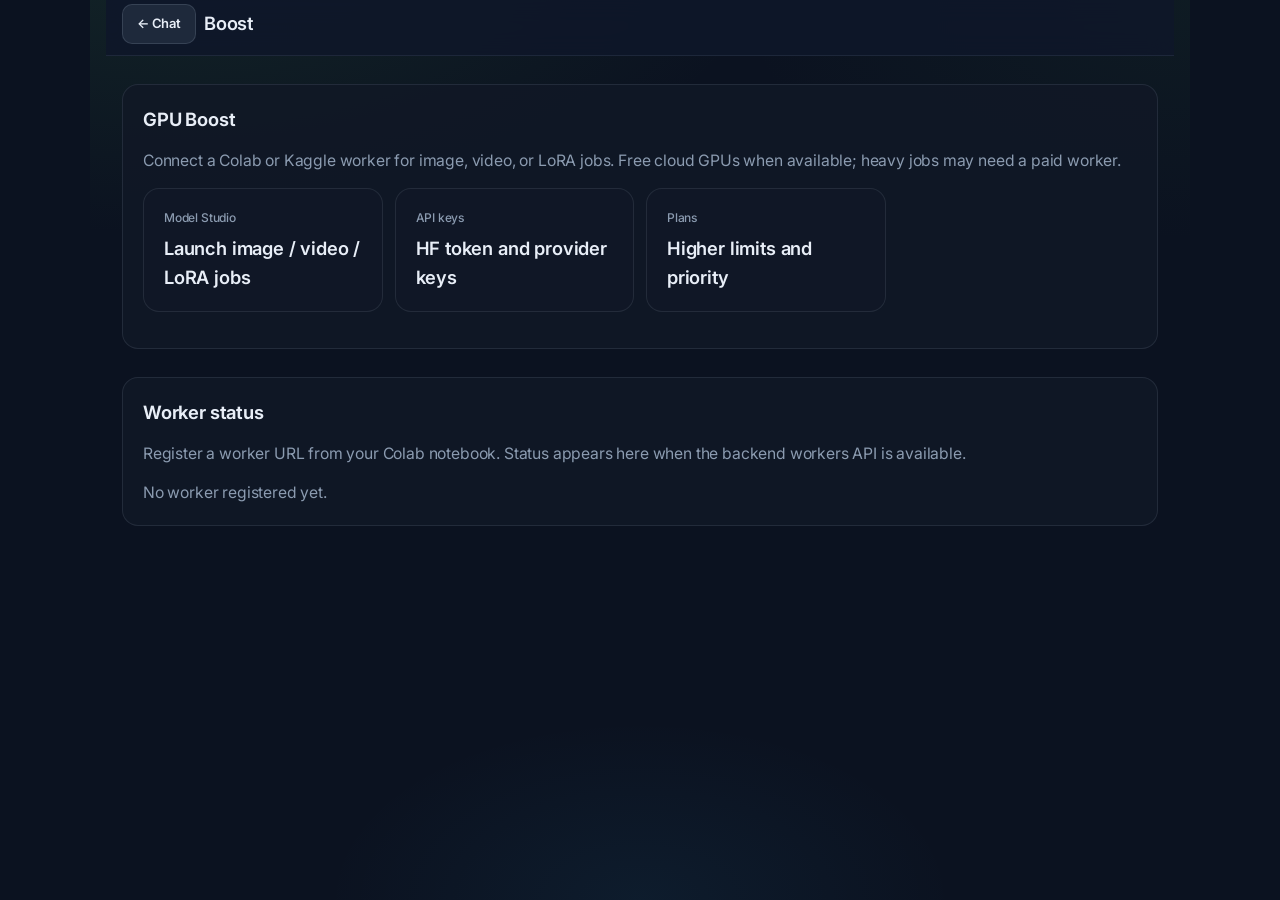
==== commit f2106d43: "Vision AI v8.7.1 — device profiler, adaptive guidance, math fallback" ====
--- a/frontend/boost.html
+++ b/frontend/boost.html
@@ -30,7 +30,7 @@
   <meta name="apple-mobile-web-app-status-bar-style" content="black-translucent">
   <meta name="format-detection" content="telephone=no">
 
-  <meta name="app-version" content="8.1.4">
+  <meta name="app-version" content="8.7.1">
   <title>Boost — Vision AI</title>
   <script>
   (function(){try{var t=localStorage.getItem('vision_ai_theme')||'dark';
@@ -41,21 +41,26 @@
   </script>
   <link rel="preconnect" href="https://fonts.googleapis.com">
   <link href="https://fonts.googleapis.com/css2?family=Inter:wght@400;500;600;700&display=swap" rel="stylesheet">
-  <link rel="stylesheet" href="/frontend/static/css/device-fit.css?v=814">
-  <link rel="stylesheet" href="/frontend/static/css/theme-controls-v68.css?v=814">
-  <link rel="stylesheet" href="/frontend/static/css/page-layout-system.css?v=814">
-  <link rel="stylesheet" href="/frontend/static/css/nova-system.css?v=814">
-  <link rel="stylesheet" href="/frontend/static/css/cross-platform.css?v=814">
-  <link rel="stylesheet" href="/frontend/static/css/pages-shell.css?v=814">
-  <link rel="stylesheet" href="/frontend/static/css/humanly-global.css?v=814">
-  <link rel="stylesheet" href="/frontend/static/css/vision-system.css?v=814">
-  <link rel="stylesheet" href="/frontend/static/css/ui-polish-v81.css?v=814">
+  <link rel="stylesheet" href="/frontend/static/css/device-fit.css?v=871">
+  <link rel="stylesheet" href="/frontend/static/css/theme-controls-v68.css?v=871">
+  <link rel="stylesheet" href="/frontend/static/css/page-layout-system.css?v=871">
+  <link rel="stylesheet" href="/frontend/static/css/nova-system.css?v=871">
+  <link rel="stylesheet" href="/frontend/static/css/cross-platform.css?v=871">
+  <link rel="stylesheet" href="/frontend/static/css/pages-shell.css?v=871">
+  <link rel="stylesheet" href="/frontend/static/css/humanly-global.css?v=871">
+  <link rel="stylesheet" href="/frontend/static/css/vision-system.css?v=871">
+  <link rel="stylesheet" href="/frontend/static/css/ui-polish-v81.css?v=871">
   <link rel="manifest" href="/frontend/manifest.webmanifest">
   <meta name="theme-color" content="#0d9488">
   <link rel="apple-touch-icon" href="/frontend/static/icons/icon-192.png">
-  <link rel="stylesheet" href="/frontend/static/css/column-structure.css?v=814">
+  <link rel="stylesheet" href="/frontend/static/css/column-structure.css?v=871">
+  <link rel="stylesheet" href="/frontend/static/css/browser-safe-layout.css?v=871">
+  <link rel="stylesheet" href="/frontend/static/css/ads-monetize.css?v=871">
+  <link rel="stylesheet" href="/frontend/static/css/click-fix.css?v=871">
+  <link rel="stylesheet" href="/frontend/static/css/champion-ops.css?v=871">
+  <script src="/frontend/static/js/theme-unify.js?v=871"></script>
 </head>
-<body class="page-mode">
+<body data-page="boost" class="page-mode">
 <div class="page-shell">
   <header class="page-topbar">
     <a class="back" href="/">← Chat</a>
@@ -81,8 +86,8 @@
   </main>
 </div>
 
-  <script src="/frontend/static/js/cross-platform.js?v=814"></script>
-  <script src="/frontend/static/js/page-behaviors.js?v=814" defer></script>
-  <script src="/frontend/static/js/vision-system.js?v=814"></script>
+  <script src="/frontend/static/js/cross-platform.js?v=871"></script>
+  <script src="/frontend/static/js/page-behaviors.js?v=871" defer></script>
+  <script src="/frontend/static/js/vision-system.js?v=871"></script>
 </body>
 </html>
--- a/frontend/static/css/device-fit.css
+++ b/frontend/static/css/device-fit.css
@@ -199,3 +199,28 @@
   max-width: 100%;
   height: auto;
 }
+
+/* v8.7 — self-managing type & containers (phones → 4K) */
+html {
+  font-size: clamp(14px, 0.35vw + 13px, 18px);
+}
+.page-main, .main-content, .chat-stage, .va-column--wide {
+  width: 100%;
+  max-width: min(1200px, 100%);
+  margin-inline: auto;
+}
+img, video, canvas, iframe, table {
+  max-width: 100%;
+  height: auto;
+}
+table {
+  display: block;
+  overflow-x: auto;
+  -webkit-overflow-scrolling: touch;
+}
+@media (max-width: 400px) {
+  .workspace-modes button { font-size: 0.8rem; padding: 6px 10px; }
+}
+@media (min-width: 1400px) {
+  .chat-column, #chatOutput { max-width: 960px; }
+}
--- a/frontend/static/css/ui-polish-v81.css
+++ b/frontend/static/css/ui-polish-v81.css
@@ -463,3 +463,38 @@
 .chat-action-menu .delete-btn {
   color: #f87171 !important;
 }
+
+/* v8.2.3 — composer text follows theme on all browsers */
+html[data-theme="dark"] #message,
+html[data-theme="dark"] textarea#message,
+html[data-theme="dark"] .composer textarea,
+html[data-theme="dark"] .composer-inner textarea {
+  color: #e8eef7 !important;
+  background: rgba(15, 23, 42, 0.65) !important;
+  caret-color: #2dd4bf;
+}
+html[data-theme="dark"] #message::placeholder,
+html[data-theme="dark"] .composer textarea::placeholder {
+  color: rgba(148, 163, 184, 0.75) !important;
+}
+html[data-theme="light"] #message,
+html[data-theme="light"] textarea#message,
+html[data-theme="light"] .composer textarea,
+html[data-theme="light"] .composer-inner textarea {
+  color: #0f172a !important;
+  background: #ffffff !important;
+  caret-color: #0d9488;
+}
+html[data-theme="light"] #message::placeholder,
+html[data-theme="light"] .composer textarea::placeholder {
+  color: rgba(100, 116, 139, 0.85) !important;
+}
+/* Mode rail never flush to physical edge */
+.workspace-modes,
+.mode-switcher,
+.mode-pills,
+.gen-mode-rail,
+.mode-fab-stack {
+  margin-right: max(12px, env(safe-area-inset-right, 0px)) !important;
+  bottom: max(96px, calc(env(safe-area-inset-bottom, 0px) + 80px)) !important;
+}
--- a/frontend/static/css/column-structure.css
+++ b/frontend/static/css/column-structure.css
@@ -1,22 +1,41 @@
-/* Vision AI v8.1.4 — Practical Column Structure
-   Web equivalent of Flutter Column:
-   widgets stacked top → bottom: Text → Inputs → Buttons
+/* Vision AI v8.6.1 — Practical Column Structure (all pages)
+   Flutter Column pattern: Text → Inputs → Buttons (top to bottom)
+   Unique per-page accent via [data-page] — same system, not copy-paste chaos
 */
+
+:root {
+  --va-col-gap: 12px;
+  --va-col-max: 420px;
+  --va-page-accent: #2dd4bf;
+}
+
+/* Unique accent per page (one design system, distinct identity) */
+[data-page="home"]    { --va-page-accent: #2dd4bf; }
+[data-page="login"]   { --va-page-accent: #3b82f6; }
+[data-page="settings"]{ --va-page-accent: #a78bfa; }
+[data-page="studio"]  { --va-page-accent: #f472b6; }
+[data-page="plans"],
+[data-page="upgrade"] { --va-page-accent: #fbbf24; }
+[data-page="skills"]  { --va-page-accent: #34d399; }
+[data-page="data-lab"]{ --va-page-accent: #60a5fa; }
+[data-page="boost"]   { --va-page-accent: #fb923c; }
+[data-page="admin"]   { --va-page-accent: #94a3b8; }
+[data-page="usage"]   { --va-page-accent: #2dd4bf; }
 
 .va-column,
 .column-structure {
   display: flex;
   flex-direction: column;
   align-items: stretch;
-  gap: 12px;
+  gap: var(--va-col-gap);
   width: 100%;
-  max-width: 420px;
+  max-width: var(--va-col-max);
   margin-inline: auto;
   box-sizing: border-box;
 }
 
+.va-column--wide { max-width: min(720px, 100%); }
 .va-column--center { align-items: center; text-align: center; }
-.va-column--start { align-items: flex-start; }
 .va-column--stretch { align-items: stretch; }
 
 /* 1. Text widgets */
@@ -51,9 +70,19 @@
   padding: 10px 12px;
   border-radius: 10px;
   box-sizing: border-box;
+  border: 1px solid var(--tc-border, rgba(148,163,184,.25));
+  background: var(--tc-input-bg, rgba(15,23,42,.5));
+  color: var(--tc-text, #e8eef7);
+}
+.va-column input:focus,
+.va-column select:focus,
+.va-column textarea:focus {
+  outline: none;
+  border-color: var(--va-page-accent);
+  box-shadow: 0 0 0 3px color-mix(in srgb, var(--va-page-accent) 35%, transparent);
 }
 
-/* 3. Buttons / actions */
+/* 3. Buttons / actions — primary uses page accent */
 .va-column .col-actions {
   display: flex;
   flex-direction: column;
@@ -63,17 +92,24 @@
 }
 .va-column .col-actions .primary,
 .va-column button[type="submit"],
-.va-column .btn-primary {
+.va-column .btn-primary,
+.va-column .glass-btn {
   width: 100%;
   min-height: 44px;
   font-weight: 700;
+  border-radius: 10px;
+  background: var(--va-page-accent);
+  color: #0b1220;
+  border: none;
+  cursor: pointer;
 }
-.va-column .col-actions .secondary {
+.va-column .col-actions .secondary,
+.va-column .google-btn {
   width: 100%;
   min-height: 40px;
+  border-radius: 10px;
 }
 
-/* Hierarchy helpers */
 .va-column > * { max-width: 100%; }
 .va-column .col-spacer { flex: 1 1 auto; min-height: 8px; }
 .va-column .col-divider {
@@ -91,7 +127,21 @@
   background: var(--tc-border, rgba(148,163,184,.25));
 }
 
-/* Login card already vertical — reinforce as column */
+/* Page shells: vertical stack by default */
+body.page-mode main,
+body.page-mode .page-main,
+body.page-mode .settings-main,
+body.page-mode .studio-main {
+  display: flex;
+  flex-direction: column;
+  gap: var(--va-col-gap);
+  width: 100%;
+  max-width: 960px;
+  margin-inline: auto;
+  padding: 16px max(12px, env(safe-area-inset-right)) 24px max(12px, env(safe-area-inset-left));
+  box-sizing: border-box;
+}
+
 body.login-page .glass-card,
 body.login-page #authForm {
   display: flex;
@@ -109,11 +159,11 @@
   width: 100%;
 }
 
-/* Settings / forms: single column on mobile */
 @media (max-width: 640px) {
   .settings-section,
   .payment-card,
-  .account-card {
+  .account-card,
+  .plan-card {
     display: flex;
     flex-direction: column;
     gap: 12px;
--- a/frontend/static/css/browser-safe-layout.css
+++ b/frontend/static/css/browser-safe-layout.css
@@ -0,0 +1,211 @@
+/* Vision AI v8.2.1 — Browser-safe layout (Chrome / Edge / Safari / Firefox / mobile)
+   Rules:
+   1. Never collapse main stage to 0 width
+   2. Sidebar is LEFT drawer on mobile, never steals main width when closed
+   3. Consistent gutters + safe-area padding on all edges
+   4. Floating mode pills stay inside padded zone
+   5. No horizontal page scroll
+*/
+
+:root {
+  --va-gutter: clamp(12px, 3vw, 24px);
+  --va-gutter-sm: clamp(10px, 2.5vw, 16px);
+  --va-edge: max(var(--va-gutter), env(safe-area-inset-right, 0px));
+  --va-edge-left: max(var(--va-gutter), env(safe-area-inset-left, 0px));
+  --va-edge-bottom: max(12px, env(safe-area-inset-bottom, 0px));
+  --va-edge-top: max(0px, env(safe-area-inset-top, 0px));
+}
+
+html, body {
+  width: 100%;
+  max-width: 100vw;
+  overflow-x: hidden !important;
+  overscroll-behavior-x: none;
+}
+
+/* Desktop: sidebar | main — main must grow */
+@media (min-width: 901px) {
+  body.nova-app,
+  body:has(.sidebar) {
+    display: grid !important;
+    grid-template-columns: var(--nv-sidebar-w, 272px) minmax(0, 1fr) !important;
+    grid-template-rows: minmax(0, 100dvh);
+    min-height: 100dvh;
+  }
+  body.sidebar-collapsed {
+    grid-template-columns: 0 minmax(0, 1fr) !important;
+  }
+  .sidebar {
+    position: relative !important;
+    transform: none !important;
+    left: auto !important;
+    right: auto !important;
+    width: auto !important;
+    height: 100% !important;
+  }
+  .main-content,
+  main,
+  #main,
+  .chat-panel {
+    min-width: 0 !important;
+    width: 100% !important;
+    max-width: 100% !important;
+    grid-column: 2;
+  }
+}
+
+/* Mobile / tablet: single column main; sidebar overlay from LEFT */
+@media (max-width: 900px) {
+  body.nova-app,
+  body {
+    display: block !important;
+    grid-template-columns: none !important;
+  }
+  .main-content,
+  main,
+  #main,
+  .chat-panel,
+  .workspace-main {
+    position: relative;
+    width: 100% !important;
+    min-width: 0 !important;
+    max-width: 100vw !important;
+    margin: 0 !important;
+    left: 0 !important;
+    transform: none !important;
+    padding-left: var(--va-edge-left);
+    padding-right: var(--va-edge);
+    box-sizing: border-box;
+  }
+  .sidebar,
+  #sidebar {
+    position: fixed !important;
+    top: 0;
+    left: 0 !important;
+    right: auto !important;
+    bottom: 0;
+    width: min(300px, 86vw) !important;
+    max-width: 86vw;
+    height: 100dvh !important;
+    transform: translateX(-105%) !important;
+    z-index: 200 !important;
+    box-shadow: none;
+  }
+  body.sidebar-open .sidebar,
+  body.sidebar-open #sidebar,
+  #sidebar.open-mobile {
+    transform: translateX(0) !important;
+    box-shadow: 8px 0 32px rgba(0,0,0,.35);
+  }
+  #sidebar-overlay,
+  .sidebar-overlay {
+    position: fixed;
+    inset: 0;
+    background: rgba(0,0,0,.45);
+    z-index: 190;
+    display: none;
+  }
+  body.sidebar-open #sidebar-overlay,
+  body.sidebar-open .sidebar-overlay {
+    display: block !important;
+  }
+  /* Body must not slide with drawer */
+  body.sidebar-open {
+    overflow: hidden;
+  }
+}
+
+/* Header padding — never flush to screen edge */
+.main-header,
+.app-header,
+.header-bar {
+  padding-left: max(12px, var(--va-edge-left)) !important;
+  padding-right: max(12px, var(--va-edge)) !important;
+  padding-top: var(--va-edge-top);
+  box-sizing: border-box;
+  gap: 8px;
+}
+
+/* Floating mode switcher (Chat / Image / Video) — keep off the edge */
+.workspace-modes,
+.mode-switcher,
+.mode-pills,
+.gen-mode-rail {
+  right: var(--va-edge) !important;
+  left: auto !important;
+  bottom: max(88px, calc(var(--va-edge-bottom) + 72px));
+  padding: 6px !important;
+  box-sizing: border-box;
+}
+
+/* Composer / input */
+.composer,
+.composer-shell,
+.chat-input-area,
+.message-input-wrap {
+  padding-left: var(--va-edge-left) !important;
+  padding-right: var(--va-edge) !important;
+  padding-bottom: var(--va-edge-bottom) !important;
+  box-sizing: border-box;
+}
+
+/* Messages area */
+#chatOutput,
+.chat-messages,
+.messages-container,
+.chat-stage {
+  padding-left: var(--va-gutter-sm) !important;
+  padding-right: var(--va-gutter-sm) !important;
+  box-sizing: border-box;
+  width: 100%;
+  max-width: 100%;
+}
+
+/* Empty new-chat: still show welcome in padded center */
+.chat-empty,
+.welcome-panel,
+#welcomePanel {
+  padding: var(--va-gutter);
+  max-width: min(560px, 100%);
+  margin-inline: auto;
+  box-sizing: border-box;
+}
+
+/* Icon buttons never clip */
+.icon-btn, .header-btn, .tray-btn {
+  flex-shrink: 0;
+}
+
+/* Desktop centered chat column with breathing room */
+@media (min-width: 901px) {
+  .chat-column,
+  .messages-inner,
+  #chatOutput {
+    max-width: min(900px, 100%);
+    margin-inline: auto;
+  }
+  .main-content {
+    padding-inline: clamp(8px, 1.5vw, 20px);
+  }
+}
+
+/* PWA / installed app */
+@media (display-mode: standalone), (display-mode: fullscreen) {
+  .main-header {
+    padding-top: max(8px, env(safe-area-inset-top, 0px));
+  }
+}
+
+/* v8.3.3 — chat stage always visible; user messages not lost off-screen */
+#chatOutput,
+.chat-messages,
+.messages-container {
+  min-height: 40vh;
+  display: block;
+}
+.message-row {
+  max-width: 100%;
+}
+.message-row.user .message-bubble {
+  margin-left: auto;
+}
--- a/frontend/static/css/ads-monetize.css
+++ b/frontend/static/css/ads-monetize.css
@@ -0,0 +1,27 @@
+/* Ad slots — non-intrusive */
+.va-ad-slot {
+  margin: 10px 12px;
+  min-height: 0;
+  max-width: 100%;
+  overflow: hidden;
+  border-radius: 10px;
+}
+.va-ad-upgrade {
+  margin: 8px 12px 12px;
+  padding: 10px 12px;
+  border-radius: 10px;
+  background: linear-gradient(135deg, rgba(13,148,136,.2), rgba(45,212,191,.12));
+  border: 1px solid rgba(45,212,191,.35);
+  text-align: center;
+  font-size: 0.85rem;
+  font-weight: 600;
+}
+.va-ad-upgrade a {
+  color: var(--tc-accent, #2dd4bf);
+  text-decoration: none;
+}
+.va-sponsor {
+  margin: 8px 12px;
+  font-size: 0.8rem;
+  opacity: 0.95;
+}
--- a/frontend/static/css/click-fix.css
+++ b/frontend/static/css/click-fix.css
@@ -0,0 +1,46 @@
+/* Vision AI v8.3.4 — Click recovery: nothing should block taps/clicks */
+#sidebar-overlay:not(.active),
+body:not(.sidebar-open) #sidebar-overlay,
+body:not(.sidebar-open) .sidebar-overlay {
+  display: none !important;
+  pointer-events: none !important;
+  opacity: 0 !important;
+  z-index: -1 !important;
+}
+
+/* Interactive controls always receive events */
+button, a, input, textarea, select, label,
+.icon-btn, .header-btn, .send-btn, #sendBtn, #stopBtn,
+.sidebar-link, .new-chat-btn, .mode-pills button,
+.composer, .composer-inner, #message {
+  pointer-events: auto !important;
+  position: relative;
+  z-index: 5;
+}
+
+.composer, .composer-shell, .input-area, #composerRoot {
+  z-index: 30 !important;
+  pointer-events: auto !important;
+}
+
+.main-header, .app-header {
+  z-index: 40 !important;
+  pointer-events: auto !important;
+}
+
+/* Kill ghost full-screen blockers */
+body::before,
+body::after {
+  pointer-events: none !important;
+}
+
+/* Disabled send must still look clickable when re-enabled */
+#sendBtn:not([disabled]) {
+  cursor: pointer !important;
+  opacity: 1 !important;
+}
+
+/* v8.4.0 — extra safety */
+html.va-no-clicks-block * {
+  pointer-events: auto !important;
+}
--- a/frontend/static/css/champion-ops.css
+++ b/frontend/static/css/champion-ops.css
@@ -0,0 +1,89 @@
+/* Vision AI v8.5 — Champion patterns: tokens, states, ops chrome */
+:root {
+  --ch-radius: 12px;
+  --ch-radius-sm: 8px;
+  --ch-space-1: 4px;
+  --ch-space-2: 8px;
+  --ch-space-3: 12px;
+  --ch-space-4: 16px;
+  --ch-space-5: 24px;
+  --ch-ease: cubic-bezier(0.2, 0.8, 0.2, 1);
+  --ch-shadow: 0 8px 24px rgba(0,0,0,.18);
+  --ch-focus: 0 0 0 3px rgba(45, 212, 191, 0.45);
+}
+
+/* Focus visible (a11y — Stripe/Linear style) */
+button:focus-visible,
+a:focus-visible,
+input:focus-visible,
+textarea:focus-visible,
+select:focus-visible {
+  outline: none !important;
+  box-shadow: var(--ch-focus) !important;
+}
+
+/* Empty / loading / error states */
+.ch-empty, .ch-error, .ch-loading {
+  display: flex;
+  flex-direction: column;
+  align-items: center;
+  justify-content: center;
+  gap: var(--ch-space-3);
+  padding: var(--ch-space-5);
+  text-align: center;
+  color: var(--tc-text-muted, #94a3b8);
+  min-height: 120px;
+}
+.ch-empty strong, .ch-error strong {
+  color: var(--tc-text, #e8eef7);
+  font-size: 1.05rem;
+}
+.ch-error {
+  color: #fca5a5;
+}
+.ch-skeleton {
+  background: linear-gradient(90deg,
+    rgba(148,163,184,.12) 25%,
+    rgba(148,163,184,.22) 37%,
+    rgba(148,163,184,.12) 63%);
+  background-size: 400% 100%;
+  animation: ch-shimmer 1.2s ease infinite;
+  border-radius: var(--ch-radius-sm);
+  min-height: 14px;
+}
+@keyframes ch-shimmer {
+  0% { background-position: 100% 0; }
+  100% { background-position: 0 0; }
+}
+
+/* Ops status pill (bottom-left, non-blocking) */
+#chOpsPill {
+  position: fixed;
+  left: max(10px, env(safe-area-inset-left));
+  bottom: max(10px, env(safe-area-inset-bottom));
+  z-index: 90;
+  font-size: 11px;
+  font-weight: 600;
+  letter-spacing: 0.02em;
+  padding: 6px 10px;
+  border-radius: 999px;
+  background: rgba(15, 23, 42, 0.85);
+  border: 1px solid rgba(148,163,184,.25);
+  color: #cbd5e1;
+  backdrop-filter: blur(8px);
+  pointer-events: none;
+  opacity: 0.85;
+  transition: opacity 0.2s var(--ch-ease);
+}
+#chOpsPill[data-status="ok"] { border-color: rgba(45,212,191,.45); color: #5eead4; }
+#chOpsPill[data-status="degraded"] { border-color: rgba(251,191,36,.5); color: #fbbf24; }
+#chOpsPill[data-status="down"] { border-color: rgba(248,113,113,.55); color: #f87171; }
+@media (max-width: 600px) {
+  #chOpsPill { font-size: 10px; padding: 4px 8px; opacity: 0.7; }
+}
+
+/* Toast polish */
+.toast, .va-toast, #toastContainer .toast {
+  border-radius: var(--ch-radius-sm) !important;
+  box-shadow: var(--ch-shadow);
+}
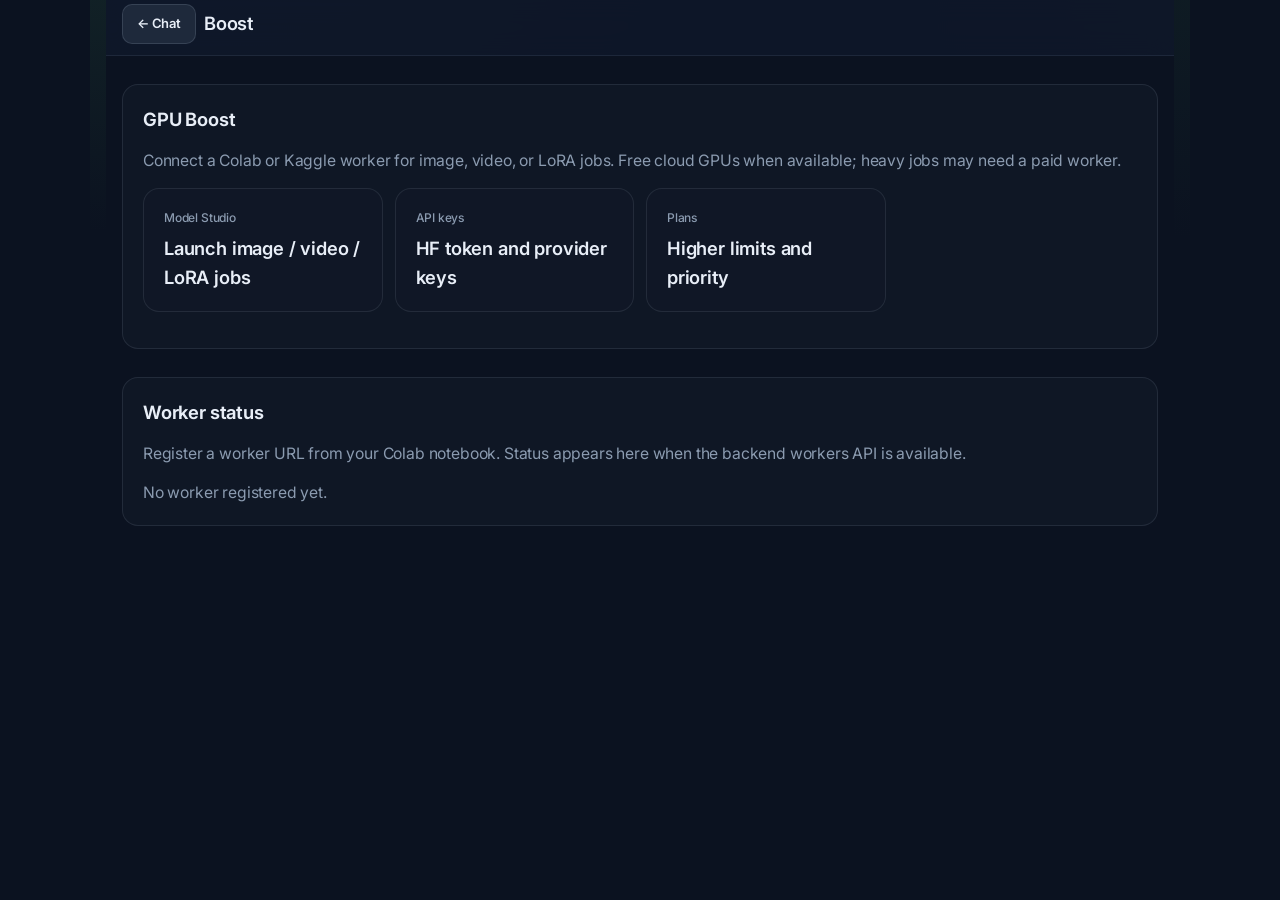
==== commit 95f60862: "Vision AI v8.8.4 — theme & layout matched to column structure" ====
--- a/frontend/boost.html
+++ b/frontend/boost.html
@@ -30,7 +30,7 @@
   <meta name="apple-mobile-web-app-status-bar-style" content="black-translucent">
   <meta name="format-detection" content="telephone=no">
 
-  <meta name="app-version" content="8.7.1">
+  <meta name="app-version" content="8.8.4">
   <title>Boost — Vision AI</title>
   <script>
   (function(){try{var t=localStorage.getItem('vision_ai_theme')||'dark';
@@ -41,24 +41,29 @@
   </script>
   <link rel="preconnect" href="https://fonts.googleapis.com">
   <link href="https://fonts.googleapis.com/css2?family=Inter:wght@400;500;600;700&display=swap" rel="stylesheet">
-  <link rel="stylesheet" href="/frontend/static/css/device-fit.css?v=871">
-  <link rel="stylesheet" href="/frontend/static/css/theme-controls-v68.css?v=871">
-  <link rel="stylesheet" href="/frontend/static/css/page-layout-system.css?v=871">
-  <link rel="stylesheet" href="/frontend/static/css/nova-system.css?v=871">
-  <link rel="stylesheet" href="/frontend/static/css/cross-platform.css?v=871">
-  <link rel="stylesheet" href="/frontend/static/css/pages-shell.css?v=871">
-  <link rel="stylesheet" href="/frontend/static/css/humanly-global.css?v=871">
-  <link rel="stylesheet" href="/frontend/static/css/vision-system.css?v=871">
-  <link rel="stylesheet" href="/frontend/static/css/ui-polish-v81.css?v=871">
+  <link rel="stylesheet" href="/frontend/static/css/device-fit.css?v=884">
+  <link rel="stylesheet" href="/frontend/static/css/theme-controls-v68.css?v=884">
+  <link rel="stylesheet" href="/frontend/static/css/page-layout-system.css?v=884">
+  <link rel="stylesheet" href="/frontend/static/css/nova-system.css?v=884">
+  <link rel="stylesheet" href="/frontend/static/css/cross-platform.css?v=884">
+  <link rel="stylesheet" href="/frontend/static/css/pages-shell.css?v=884">
+  <link rel="stylesheet" href="/frontend/static/css/humanly-global.css?v=884">
+  <link rel="stylesheet" href="/frontend/static/css/vision-system.css?v=884">
+  <link rel="stylesheet" href="/frontend/static/css/ui-polish-v81.css?v=884">
   <link rel="manifest" href="/frontend/manifest.webmanifest">
   <meta name="theme-color" content="#0d9488">
   <link rel="apple-touch-icon" href="/frontend/static/icons/icon-192.png">
-  <link rel="stylesheet" href="/frontend/static/css/column-structure.css?v=871">
-  <link rel="stylesheet" href="/frontend/static/css/browser-safe-layout.css?v=871">
-  <link rel="stylesheet" href="/frontend/static/css/ads-monetize.css?v=871">
-  <link rel="stylesheet" href="/frontend/static/css/click-fix.css?v=871">
-  <link rel="stylesheet" href="/frontend/static/css/champion-ops.css?v=871">
-  <script src="/frontend/static/js/theme-unify.js?v=871"></script>
+  <link rel="stylesheet" href="/frontend/static/css/column-structure.css?v=884">
+  <link rel="stylesheet" href="/frontend/static/css/browser-safe-layout.css?v=884">
+  <link rel="stylesheet" href="/frontend/static/css/ads-monetize.css?v=884">
+  <link rel="stylesheet" href="/frontend/static/css/click-fix.css?v=884">
+  <link rel="stylesheet" href="/frontend/static/css/champion-ops.css?v=884">
+  <script src="/frontend/static/js/theme-unify.js?v=884"></script>
+  <link rel="stylesheet" href="/frontend/static/css/mobile-dense.css?v=884">
+  <link rel="stylesheet" href="/frontend/static/css/page-shell.css?v=884">
+  <link rel="stylesheet" href="/frontend/static/css/course-ui-patterns.css?v=884">
+  <link rel="stylesheet" href="/frontend/static/css/desktop-theme-fix.css?v=884">
+  <link rel="stylesheet" href="/frontend/static/css/column-theme-match.css?v=884">
 </head>
 <body data-page="boost" class="page-mode">
 <div class="page-shell">
@@ -86,8 +91,9 @@
   </main>
 </div>
 
-  <script src="/frontend/static/js/cross-platform.js?v=871"></script>
-  <script src="/frontend/static/js/page-behaviors.js?v=871" defer></script>
-  <script src="/frontend/static/js/vision-system.js?v=871"></script>
+  <script src="/frontend/static/js/cross-platform.js?v=884"></script>
+  <script src="/frontend/static/js/page-behaviors.js?v=884" defer></script>
+  <script src="/frontend/static/js/vision-system.js?v=884"></script>
+<script src="/frontend/static/js/page-shell.js?v=884" defer></script>
 </body>
 </html>
--- a/frontend/static/css/mobile-dense.css
+++ b/frontend/static/css/mobile-dense.css
@@ -0,0 +1,130 @@
+/* Vision AI v8.7.4 — dense mobile layout (phone-first, no huge empty middle) */
+
+/* Kill forced desktop stretch on narrow screens */
+@media (max-width: 900px) {
+  html, body {
+    height: 100%;
+    max-width: 100vw;
+    overflow-x: hidden !important;
+  }
+
+  body {
+    display: flex !important;
+    flex-direction: column !important;
+    min-height: 100dvh;
+  }
+
+  /* Sidebar = overlay only — never take permanent width */
+  .sidebar, #sidebar {
+    position: fixed !important;
+    left: 0;
+    top: 0;
+    bottom: 0;
+    width: min(86vw, 300px) !important;
+    max-width: 300px !important;
+    z-index: 2000 !important;
+    transform: translateX(-105%) !important;
+    transition: transform 0.22s ease !important;
+  }
+  body.sidebar-open .sidebar,
+  body.sidebar-open #sidebar,
+  #sidebar.open-mobile {
+    transform: translateX(0) !important;
+  }
+
+  /* Main column fills viewport */
+  .main, .main-content, #main, .app-main, .workspace {
+    flex: 1 1 auto !important;
+    width: 100% !important;
+    max-width: 100% !important;
+    margin: 0 !important;
+    min-width: 0 !important;
+    display: flex !important;
+    flex-direction: column !important;
+    min-height: 0 !important;
+  }
+
+  /* Header compact */
+  .topbar, .header, .chat-header, .app-header {
+    flex: 0 0 auto !important;
+    padding: 6px 8px !important;
+    gap: 6px !important;
+  }
+  .topbar button, .header button, .chat-header button {
+    min-width: 40px !important;
+    min-height: 40px !important;
+  }
+
+  /* Chat stage — use available space, not empty void */
+  .chat-stage, #chatStage {
+    flex: 1 1 auto !important;
+    min-height: 0 !important;
+    max-height: none !important;
+    overflow-y: auto !important;
+    -webkit-overflow-scrolling: touch;
+    padding: 8px 10px 12px !important;
+  }
+  .chat-container, #chatOutput {
+    max-width: 100% !important;
+    margin: 0 !important;
+    min-height: 0 !important;
+  }
+  .welcome-empty, .empty-state, #welcomeEmpty {
+    padding: 16px 12px !important;
+    min-height: auto !important;
+  }
+
+  /* Composer pinned bottom — tight */
+  .input-area, .composer, #composerRoot {
+    flex: 0 0 auto !important;
+    position: sticky !important;
+    bottom: 0 !important;
+    padding: 6px 8px calc(8px + env(safe-area-inset-bottom)) !important;
+    gap: 6px !important;
+    background: var(--tc-bg, #0b1220);
+    z-index: 50;
+  }
+  .composer-shell, #composerShell {
+    gap: 6px !important;
+  }
+  .workspace-modes {
+    flex-wrap: wrap !important;
+    gap: 6px !important;
+    margin: 0 !important;
+  }
+  .workspace-modes button {
+    min-height: 36px !important;
+    padding: 6px 12px !important;
+    font-size: 0.85rem !important;
+  }
+  textarea, #messageInput, .composer textarea {
+    min-height: 44px !important;
+    max-height: 120px !important;
+    font-size: 16px !important; /* prevent iOS zoom */
+  }
+
+  /* Message action buttons — wrap, smaller */
+  .message-actions, .msg-actions {
+    flex-wrap: wrap !important;
+    gap: 6px !important;
+  }
+  .message-actions button, .msg-actions button {
+    min-height: 32px !important;
+    padding: 4px 10px !important;
+    font-size: 0.8rem !important;
+  }
+
+  /* Ops pill — don't cover composer */
+  #chOpsPill {
+    bottom: calc(72px + env(safe-area-inset-bottom)) !important;
+    left: 8px !important;
+    font-size: 10px !important;
+    opacity: 0.65 !important;
+  }
+}
+
+/* Extra-narrow phones */
+@media (max-width: 400px) {
+  .workspace-modes button { padding: 5px 8px !important; font-size: 0.78rem !important; }
+  .topbar .brand-text, .header .brand-text { display: none !important; }
+}
--- a/frontend/static/css/page-shell.css
+++ b/frontend/static/css/page-shell.css
@@ -0,0 +1,147 @@
+/**
+ * Vision AI v8.8 — Page Shell (Practical Column Structure)
+ * Text → Inputs → Buttons (top to bottom). Mobile-first. Anti-regression.
+ */
+:root {
+  --shell-gap: 12px;
+  --shell-radius: 12px;
+  --shell-max: 420px;
+  --shell-pad: max(12px, env(safe-area-inset-left));
+}
+
+/* Global: no horizontal overflow (old flaw) */
+html, body {
+  max-width: 100vw;
+  overflow-x: hidden;
+}
+
+/* Column primitive */
+.va-column,
+.column-structure,
+.shell-column {
+  display: flex !important;
+  flex-direction: column !important;
+  align-items: stretch;
+  gap: var(--shell-gap);
+  width: 100%;
+  max-width: var(--shell-max);
+  margin-inline: auto;
+  box-sizing: border-box;
+}
+.va-column--wide, .shell-column--wide { max-width: min(720px, 100%); }
+.va-column--page, .shell-column--page { max-width: min(960px, 100%); }
+
+/* 1. Text */
+.shell-title, .va-column .col-title {
+  margin: 0;
+  font-weight: 700;
+  font-size: 1.25rem;
+  line-height: 1.3;
+  color: var(--tc-text, #e8eef7);
+}
+.shell-sub, .va-column .col-subtitle {
+  margin: 0;
+  font-size: 0.9rem;
+  color: var(--tc-text-muted, #94a3b8);
+  line-height: 1.45;
+}
+
+/* 2. Inputs full width */
+.va-column input,
+.va-column select,
+.va-column textarea,
+.shell-column input,
+.shell-column select,
+.shell-column textarea {
+  width: 100%;
+  min-height: 44px;
+  box-sizing: border-box;
+  border-radius: 10px;
+  font-size: 16px; /* no iOS zoom */
+}
+
+/* 3. Buttons stacked */
+.va-column .col-actions,
+.shell-actions {
+  display: flex;
+  flex-direction: column;
+  gap: 10px;
+  width: 100%;
+}
+.va-column button[type="submit"],
+.va-column .btn-primary,
+.shell-actions .primary {
+  width: 100%;
+  min-height: 44px;
+  font-weight: 700;
+  border-radius: 10px;
+}
+
+/* Page body content stack */
+body.page-mode .page-main,
+body.page-mode main,
+.settings-page .settings-main,
+.studio-page .studio-main,
+.upgrade-page .plans-grid {
+  display: flex;
+  flex-direction: column;
+  gap: var(--shell-gap);
+  width: 100%;
+  max-width: 960px;
+  margin-inline: auto;
+  padding: 16px var(--shell-pad) 24px;
+  box-sizing: border-box;
+}
+
+/* Cards as vertical columns */
+.settings-section,
+.plan-card,
+.payment-card,
+.account-card,
+.skill-card {
+  display: flex;
+  flex-direction: column;
+  gap: 10px;
+  max-width: 100%;
+}
+
+/* Login matches screenshot hierarchy */
+body.login-page .glass-card {
+  display: flex;
+  flex-direction: column;
+  gap: 12px;
+  width: 100%;
+  max-width: 400px;
+  margin: 24px auto;
+  padding: 20px 16px;
+}
+body.login-page #authForm {
+  display: flex;
+  flex-direction: column;
+  gap: 12px;
+  width: 100%;
+}
+
+/* Chat mobile densify locked (old spread flaw) */
+@media (max-width: 900px) {
+  .chat-stage, #chatStage {
+    flex: 1 1 auto;
+    min-height: 0;
+    overflow-y: auto;
+    padding: 8px 10px;
+  }
+  .composer, #composerRoot {
+    flex: 0 0 auto;
+    padding: 6px 8px calc(8px + env(safe-area-inset-bottom));
+  }
+  .sidebar, #sidebar {
+    position: fixed !important;
+    z-index: 2000;
+  }
+}
+
+/* Never cover clicks (old dead-button flaw) */
+button, a, [role="button"], input, select, textarea {
+  pointer-events: auto;
+  touch-action: manipulation;
+}
--- a/frontend/static/css/course-ui-patterns.css
+++ b/frontend/static/css/course-ui-patterns.css
@@ -0,0 +1,129 @@
+/**
+ * Vision AI — solid UI patterns from mobile course practice
+ * (AppBar/Drawer spacing, Form column, List/Grid cards, 12px rhythm)
+ * No third-party course branding.
+ */
+
+:root {
+  --ui-space: 12px;
+  --ui-space-sm: 8px;
+  --ui-space-lg: 16px;
+  --ui-radius: 12px;
+  --ui-radius-lg: 16px;
+  --ui-shadow: 0 4px 12px rgba(0, 0, 0, 0.18);
+}
+
+/* AppBar-like top bars: consistent height & padding */
+.app-header, .topbar, .chat-header, .page-appbar {
+  display: flex;
+  align-items: center;
+  gap: var(--ui-space-sm);
+  min-height: 52px;
+  padding: var(--ui-space-sm) var(--ui-space);
+  box-sizing: border-box;
+}
+
+/* Drawer / sidebar items — clear touch targets */
+.sidebar a, .sidebar .nav-item, .history-item {
+  min-height: 44px;
+  display: flex;
+  align-items: center;
+  gap: var(--ui-space-sm);
+  padding: var(--ui-space-sm) var(--ui-space);
+  border-radius: var(--ui-radius);
+}
+
+/* Form column + validation feel */
+.form-column, form.va-column {
+  display: flex;
+  flex-direction: column;
+  gap: var(--ui-space);
+}
+.form-column .field-error,
+.va-column .field-error,
+.auth-msg.err {
+  color: #f87171;
+  font-size: 0.85rem;
+  margin-top: 4px;
+}
+.form-column input:invalid:not(:placeholder-shown),
+.va-column input:invalid:not(:placeholder-shown) {
+  border-color: #f87171;
+}
+
+/* List pattern (ListView-like) */
+.ui-list {
+  display: flex;
+  flex-direction: column;
+  gap: var(--ui-space);
+  padding: var(--ui-space);
+}
+.ui-list-item {
+  min-height: 72px;
+  padding: var(--ui-space);
+  border-radius: var(--ui-radius);
+  box-shadow: var(--ui-shadow);
+  display: flex;
+  align-items: center;
+  gap: var(--ui-space);
+}
+
+/* Grid pattern (GridView-like, 2 cols on mobile, more on desktop) */
+.ui-grid {
+  display: grid;
+  grid-template-columns: repeat(2, minmax(0, 1fr));
+  gap: var(--ui-space);
+  padding: var(--ui-space);
+}
+@media (min-width: 720px) {
+  .ui-grid { grid-template-columns: repeat(3, minmax(0, 1fr)); }
+}
+@media (min-width: 1100px) {
+  .ui-grid { grid-template-columns: repeat(4, minmax(0, 1fr)); }
+}
+.ui-grid-card {
+  border-radius: var(--ui-radius-lg);
+  padding: var(--ui-space-lg);
+  box-shadow: var(--ui-shadow);
+  display: flex;
+  flex-direction: column;
+  align-items: center;
+  justify-content: center;
+  gap: var(--ui-space-sm);
+  min-height: 120px;
+  text-align: center;
+  transition: transform 0.2s ease, box-shadow 0.2s ease;
+}
+.ui-grid-card:active, .ui-grid-card:hover {
+  transform: translateY(-2px);
+}
+
+/* Plans / skills / boost: use grid cards */
+.plans-grid, .skills-grid, .boost-grid {
+  display: grid;
+  grid-template-columns: repeat(auto-fill, minmax(160px, 1fr));
+  gap: var(--ui-space);
+  padding: var(--ui-space);
+}
+.plan-card, .skill-card, .boost-card {
+  border-radius: var(--ui-radius-lg);
+  padding: var(--ui-space-lg);
+  box-shadow: var(--ui-shadow);
+  display: flex;
+  flex-direction: column;
+  gap: var(--ui-space-sm);
+}
+
+/* Subtle enter animation (course FadeTransition idea) */
+@keyframes ui-fade-in {
+  from { opacity: 0; transform: translateY(6px); }
+  to { opacity: 1; transform: none; }
+}
+.chat-stage .message-row, .ui-grid-card, .plan-card {
+  animation: ui-fade-in 0.28s ease both;
+}
+
+/* Body padding under app bar */
+.page-main, .settings-main, .studio-main {
+  padding: var(--ui-space);
+}
--- a/frontend/static/css/desktop-theme-fix.css
+++ b/frontend/static/css/desktop-theme-fix.css
@@ -0,0 +1,143 @@
+/**
+ * Vision AI v8.8.3 — Desktop layout + theme colors + input/sidebar recovery
+ */
+
+/* ========== THEME COLORS (chat + side + input) ========== */
+html[data-theme="dark"] {
+  --tc-bg: #0b1220;
+  --tc-surface: #111827;
+  --tc-surface-2: #1e293b;
+  --tc-text: #e8eef7;
+  --tc-text-muted: #94a3b8;
+  --tc-border: rgba(148, 163, 184, 0.22);
+  --tc-input-bg: rgba(15, 23, 42, 0.85);
+  --tc-accent: #2dd4bf;
+  --tc-sidebar: #0f172a;
+}
+html[data-theme="light"] {
+  --tc-bg: #f1f5f9;
+  --tc-surface: #ffffff;
+  --tc-surface-2: #e2e8f0;
+  --tc-text: #0f172a;
+  --tc-text-muted: #64748b;
+  --tc-border: rgba(15, 23, 42, 0.12);
+  --tc-input-bg: #ffffff;
+  --tc-accent: #0d9488;
+  --tc-sidebar: #f8fafc;
+}
+
+html, body {
+  background: var(--tc-bg) !important;
+  color: var(--tc-text) !important;
+}
+
+.sidebar, #sidebar {
+  background: var(--tc-sidebar) !important;
+  color: var(--tc-text) !important;
+  border-color: var(--tc-border) !important;
+}
+.sidebar a, .sidebar .nav-item, .history-item {
+  color: var(--tc-text) !important;
+}
+.main-content, main, .chat-stage, #chatStage, .chat-panel {
+  background: var(--tc-bg) !important;
+  color: var(--tc-text) !important;
+}
+.chat-header, .app-header, .topbar, .main-header {
+  background: var(--tc-surface) !important;
+  color: var(--tc-text) !important;
+  border-bottom: 1px solid var(--tc-border);
+}
+.composer, #composerRoot, .input-area {
+  background: var(--tc-surface) !important;
+  color: var(--tc-text) !important;
+  border-top: 1px solid var(--tc-border);
+}
+textarea, #messageInput, .composer textarea, .glass-input, input[type="text"], input[type="search"] {
+  background: var(--tc-input-bg) !important;
+  color: var(--tc-text) !important;
+  border: 1px solid var(--tc-border) !important;
+}
+textarea::placeholder, #messageInput::placeholder {
+  color: var(--tc-text-muted) !important;
+}
+.welcome-empty, #welcomeEmpty, .empty-state {
+  color: var(--tc-text) !important;
+}
+.welcome-empty p, #welcomeEmpty p, .col-subtitle {
+  color: var(--tc-text-muted) !important;
+}
+.message-row .bubble, .msg-content {
+  color: var(--tc-text);
+}
+
+/* Always clickable */
+.sidebar, #sidebar, button, a, textarea, input, select {
+  pointer-events: auto !important;
+}
+
+/* ========== DESKTOP MODE (restore sidebar | main) ========== */
+@media (min-width: 901px) {
+  body.nova-app,
+  body:has(#sidebar),
+  body:has(.sidebar) {
+    display: grid !important;
+    grid-template-columns: var(--nv-sidebar-w, 280px) minmax(0, 1fr) !important;
+    grid-template-rows: minmax(0, 100dvh) !important;
+    min-height: 100dvh !important;
+    height: 100dvh !important;
+  }
+  body.sidebar-collapsed {
+    grid-template-columns: 0 minmax(0, 1fr) !important;
+  }
+  .sidebar, #sidebar {
+    position: relative !important;
+    transform: none !important;
+    translate: none !important;
+    left: auto !important;
+    width: 100% !important;
+    max-width: none !important;
+    height: 100% !important;
+    z-index: 5 !important;
+    overflow-y: auto !important;
+  }
+  .main-content, main, #main, .chat-panel, .workspace {
+    grid-column: 2 !important;
+    width: 100% !important;
+    min-width: 0 !important;
+    height: 100% !important;
+    display: flex !important;
+    flex-direction: column !important;
+  }
+  #sidebar-overlay, .sidebar-overlay {
+    display: none !important;
+  }
+  /* Undo mobile-only compact that leaked */
+  .chat-header, .app-header {
+    max-height: none !important;
+  }
+  .suggestion-grid {
+    display: grid !important;
+  }
+  .send-btn .send-label {
+    display: inline !important;
+  }
+}
+
+/* ========== MOBILE: keep overlay sidebar ========== */
+@media (max-width: 900px) {
+  body.nova-app {
+    display: flex !important;
+    flex-direction: column !important;
+  }
+  .sidebar, #sidebar {
+    position: fixed !important;
+    transform: translateX(-105%) !important;
+    z-index: 2000 !important;
+  }
+  body.sidebar-open .sidebar,
+  body.sidebar-open #sidebar,
+  #sidebar.open-mobile {
+    transform: translateX(0) !important;
+  }
+}
--- a/frontend/static/css/column-theme-match.css
+++ b/frontend/static/css/column-theme-match.css
@@ -0,0 +1,211 @@
+/**
+ * Vision AI v8.8.4 — Theme matching Practical Column Structure visual
+ * Hierarchy: Text → Inputs → Primary/Secondary buttons
+ * Soft surfaces, blue primary CTA, mobile-friendly cards
+ */
+
+/* Brand accents from reference UI */
+:root,
+html[data-theme="dark"] {
+  --col-primary: #2563eb;
+  --col-primary-hover: #1d4ed8;
+  --col-primary-text: #ffffff;
+  --col-card: #111827;
+  --col-page: #0b1220;
+  --col-muted: #94a3b8;
+  --col-title: #f1f5f9;
+  --col-field-bg: #1e293b;
+  --col-field-border: rgba(148, 163, 184, 0.28);
+  --col-radius: 14px;
+  --col-gap: 12px;
+}
+
+html[data-theme="light"] {
+  --col-primary: #2563eb;
+  --col-primary-hover: #1d4ed8;
+  --col-primary-text: #ffffff;
+  --col-card: #ffffff;
+  --col-page: #eef2ff;
+  --col-muted: #64748b;
+  --col-title: #0f172a;
+  --col-field-bg: #f8fafc;
+  --col-field-border: #e2e8f0;
+  --tc-bg: var(--col-page);
+  --tc-surface: var(--col-card);
+  --tc-text: var(--col-title);
+  --tc-text-muted: var(--col-muted);
+  --tc-input-bg: var(--col-field-bg);
+  --tc-accent: var(--col-primary);
+  --tc-sidebar: #f8fafc;
+}
+
+html[data-theme="light"] body {
+  background: linear-gradient(165deg, #eef2ff 0%, #e0e7ff 45%, #f8fafc 100%) !important;
+  color: var(--col-title) !important;
+}
+
+/* ===== Login / form pages = phone card from diagram ===== */
+body.login-page {
+  min-height: 100dvh;
+  display: flex;
+  align-items: center;
+  justify-content: center;
+  padding: 16px;
+  box-sizing: border-box;
+}
+body.login-page .glass-card {
+  width: 100%;
+  max-width: 400px;
+  margin: 0 auto;
+  padding: 24px 20px 20px;
+  border-radius: 20px;
+  background: var(--col-card) !important;
+  box-shadow: 0 12px 40px rgba(37, 99, 235, 0.12), 0 4px 12px rgba(0, 0, 0, 0.06);
+  display: flex !important;
+  flex-direction: column !important;
+  gap: var(--col-gap) !important;
+  border: 1px solid var(--col-field-border);
+}
+body.login-page .brand,
+body.login-page .tagline {
+  text-align: center;
+  color: var(--col-title);
+}
+body.login-page .tagline {
+  color: var(--col-muted) !important;
+  font-size: 0.9rem;
+  line-height: 1.45;
+}
+body.login-page #authForm,
+body.login-page .va-column {
+  display: flex !important;
+  flex-direction: column !important;
+  gap: 12px !important;
+  width: 100%;
+}
+body.login-page .glass-input,
+body.login-page input {
+  width: 100%;
+  min-height: 48px;
+  padding: 12px 14px;
+  border-radius: 12px;
+  border: 1px solid var(--col-field-border) !important;
+  background: var(--col-field-bg) !important;
+  color: var(--col-title) !important;
+  font-size: 16px;
+  box-sizing: border-box;
+}
+body.login-page .glass-btn,
+body.login-page button[type="submit"] {
+  width: 100%;
+  min-height: 48px;
+  border: none;
+  border-radius: 12px;
+  background: var(--col-primary) !important;
+  color: var(--col-primary-text) !important;
+  font-weight: 700;
+  font-size: 1rem;
+  cursor: pointer;
+}
+body.login-page .glass-btn:hover {
+  background: var(--col-primary-hover) !important;
+}
+body.login-page .google-btn,
+body.login-page .glass-link {
+  width: 100%;
+  min-height: 44px;
+  border-radius: 12px;
+  text-align: center;
+}
+body.login-page .divider {
+  display: flex;
+  align-items: center;
+  gap: 10px;
+  color: var(--col-muted);
+  font-size: 12px;
+}
+body.login-page .divider::before,
+body.login-page .divider::after {
+  content: "";
+  flex: 1;
+  height: 1px;
+  background: var(--col-field-border);
+}
+
+/* ===== Universal column forms (settings, upgrade, etc.) ===== */
+.va-column,
+.column-structure,
+.shell-column,
+form.va-column {
+  display: flex !important;
+  flex-direction: column !important;
+  gap: var(--col-gap);
+  max-width: 420px;
+  margin-inline: auto;
+  width: 100%;
+}
+.va-column .col-title,
+.shell-title {
+  color: var(--col-title);
+  font-weight: 700;
+  font-size: 1.25rem;
+  margin: 0;
+}
+.va-column .col-subtitle,
+.shell-sub {
+  color: var(--col-muted);
+  margin: 0;
+  font-size: 0.9rem;
+}
+.va-column input,
+.va-column select,
+.va-column textarea {
+  min-height: 48px;
+  border-radius: 12px;
+  border: 1px solid var(--col-field-border);
+  background: var(--col-field-bg);
+  color: var(--col-title);
+  padding: 12px 14px;
+  width: 100%;
+  box-sizing: border-box;
+  font-size: 16px;
+}
+.va-column button[type="submit"],
+.va-column .btn-primary,
+.shell-actions .primary {
+  width: 100%;
+  min-height: 48px;
+  border-radius: 12px;
+  background: var(--col-primary) !important;
+  color: #fff !important;
+  font-weight: 700;
+  border: none;
+}
+
+/* ===== Chat page: same tokens, keep density ===== */
+html[data-theme="light"] .sidebar,
+html[data-theme="light"] #sidebar {
+  background: #fff !important;
+  border-right: 1px solid var(--col-field-border);
+}
+html[data-theme="light"] .composer,
+html[data-theme="light"] #composerRoot {
+  background: #fff !important;
+}
+html[data-theme="light"] .send-btn#sendBtn,
+html[data-theme="light"] #sendBtn {
+  background: var(--col-primary) !important;
+  color: #fff !important;
+}
+html[data-theme="light"] .mode-tab[aria-selected="true"],
+html[data-theme="light"] .workspace-modes button.active {
+  background: var(--col-primary) !important;
+  color: #fff !important;
+}
+
+/* Primary action chips */
+.btn-primary, .glass-btn, button.primary {
+  background: var(--col-primary);
+  color: #fff;
+  border-radius: 12px;
+}
